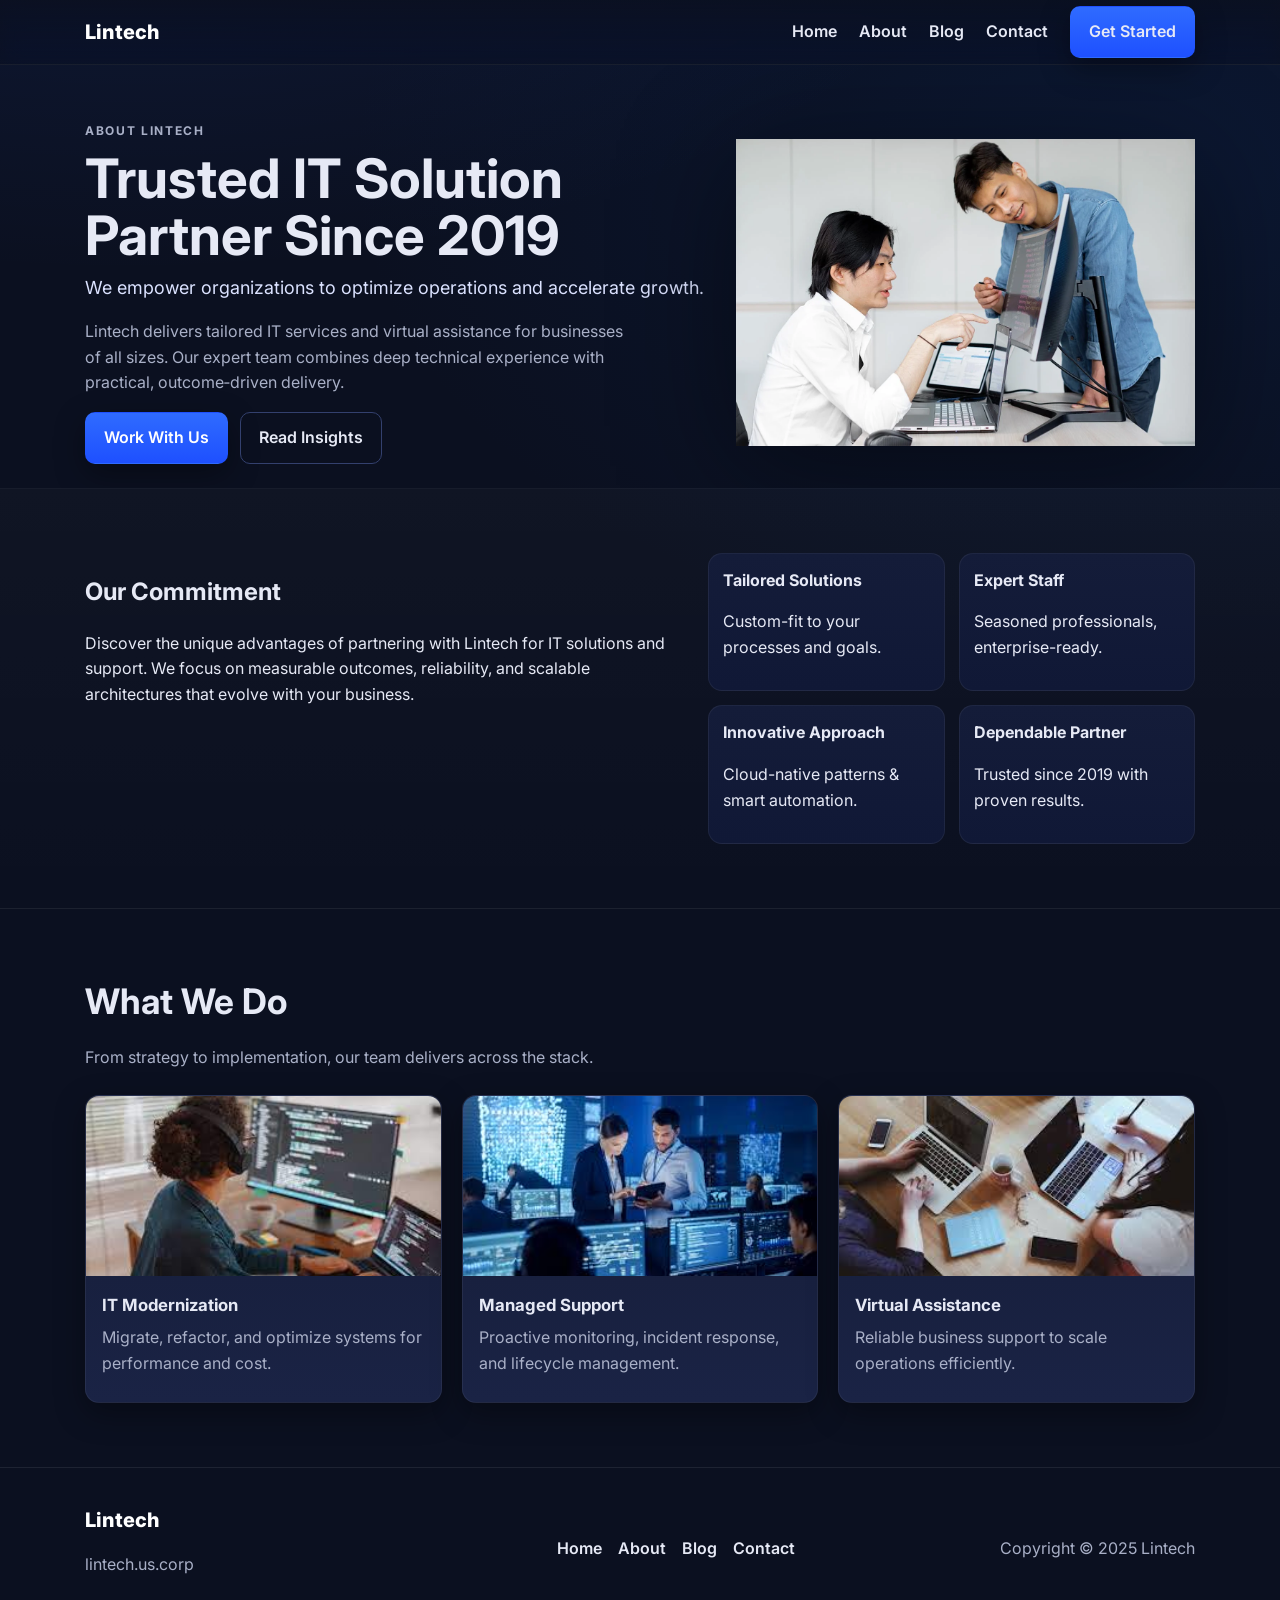
==== about.html @ ce6cd301 "push the existing lintech landing page" ====
<!DOCTYPE html>
<html lang="en">
<head>
  <meta charset="UTF-8" />
  <meta name="viewport" content="width=device-width, initial-scale=1.0" />
  <title>About — Lintech · IT Solutions & Virtual Assistance</title>
  <meta name="description" content="Learn about Lintech, your trusted partner for innovative IT solutions and virtual assistance since 2019." />
  <link rel="preconnect" href="https://fonts.googleapis.com">
  <link rel="preconnect" href="https://fonts.gstatic.com" crossorigin>
  <link href="https://fonts.googleapis.com/css2?family=Inter:wght@400;500;600;700;800&display=swap" rel="stylesheet">
  <link rel="stylesheet" href="assets/css/styles.css" />
  <link rel="icon" href="assets/img/favicon.svg" type="image/svg+xml" />
</head>
<body>
<header class="site-header">
  <div class="container nav">
    <a class="brand" href="index.html" aria-label="Lintech">Lintech</a>
    <nav class="nav-links" aria-label="Primary">
      <a href="index.html">Home</a>
      <a href="about.html">About</a>
      <a href="blog.html">Blog</a>
      <a href="index.html#contact">Contact</a>
      <a href="index.html#cta" class="btn btn-primary">Get Started</a>
    </nav>
    <button class="hamburger" id="hamburger" aria-label="Open Menu" aria-expanded="false">
      <span></span><span></span><span></span>
    </button>
  </div>
  <div class="mobile-menu" id="mobileMenu">
    <a href="index.html">Home</a>
    <a href="about.html">About</a>
    <a href="blog.html">Blog</a>
    <a href="index.html#contact">Contact</a>
    <a href="index.html#cta" class="btn btn-primary">Get Started</a>
  </div>
</header>

<section class="hero" style="padding:56px 0 24px;">
  <div class="container hero-grid">
    <div class="hero-copy">
      <p class="eyebrow">About Lintech</p>
      <h1>Trusted IT Solution Partner Since 2019</h1>
      <p class="subhead">We empower organizations to optimize operations and accelerate growth.</p>
      <p class="body">Lintech delivers tailored IT services and virtual assistance for businesses of all sizes. Our expert team combines deep technical experience with practical, outcome‑driven delivery.</p>
      <div class="cta-row">
        <a href="index.html#cta" class="btn btn-primary">Work With Us</a>
        <a href="blog.html" class="btn btn-ghost">Read Insights</a>
      </div>
    </div>
    <div class="hero-art" aria-hidden="true">
      <img src="assets/img/img-4.webp" alt="" />
    </div>
  </div>
</section>

<section class="section section-alt">
  <div class="container two-col">
    <div>
      <h2>Our Commitment</h2>
      <p>Discover the unique advantages of partnering with Lintech for IT solutions and support. We focus on measurable outcomes, reliability, and scalable architectures that evolve with your business.</p>
    </div>
    <ul class="features">
      <li><h4>Tailored Solutions</h4><p>Custom-fit to your processes and goals.</p></li>
      <li><h4>Expert Staff</h4><p>Seasoned professionals, enterprise-ready.</p></li>
      <li><h4>Innovative Approach</h4><p>Cloud-native patterns & smart automation.</p></li>
      <li><h4>Dependable Partner</h4><p>Trusted since 2019 with proven results.</p></li>
    </ul>
  </div>
</section>

<section class="section">
  <div class="container">
    <div class="section-head">
      <h2>What We Do</h2>
      <p class="muted">From strategy to implementation, our team delivers across the stack.</p>
    </div>
    <div class="grid cards-3">
      <article class="card"><img src="assets/img/img-4.jpg" alt=""><div class="card-body"><h3>IT Modernization</h3><p>Migrate, refactor, and optimize systems for performance and cost.</p></div></article>
      <article class="card"><img src="assets/img/img-6.jpg" alt=""><div class="card-body"><h3>Managed Support</h3><p>Proactive monitoring, incident response, and lifecycle management.</p></div></article>
      <article class="card"><img src="assets/img/img-7.jpg" alt=""><div class="card-body"><h3>Virtual Assistance</h3><p>Reliable business support to scale operations efficiently.</p></div></article>
    </div>
  </div>
</section>

<footer class="site-footer">
  <div class="container footer-grid">
    <div class="footer-brand">
      <a class="brand" href="index.html">Lintech</a>
      <p class="muted">lintech.us.corp</p>
    </div>
    <nav class="footer-links" aria-label="Footer">
      <a href="index.html">Home</a>
      <a href="about.html">About</a>
      <a href="blog.html">Blog</a>
      <a href="index.html#contact">Contact</a>
    </nav>
    <div class="footer-copy">
      <p>Copyright &copy; 2025 Lintech</p>
    </div>
  </div>
</footer>
<script src="assets/js/main.js"></script>
</body>
</html>
---- assets/css/styles.css ----
/* Lintech Landing Styles */
:root {
  --bg: #0B1020;
  --bg-2: #0f1630;
  --primary: #0f3d8a; /* dark blue */
  --primary-2: #0c2f6a;
  --accent: #2f6bff;
  --text: #e6e9f5;
  --muted: #a9b0c7;
  --card: #151c36;
  --card-2: #1a2345;
  --ring: rgba(47, 107, 255, .5);
  --radius: 14px;
  --shadow: 0 10px 30px rgba(0,0,0,.35);
}

* { box-sizing: border-box; }
html, body { margin: 0; padding: 0; }
body {
  font-family: 'Inter', system-ui, -apple-system, Segoe UI, Roboto, Arial, sans-serif;
  color: var(--text);
  background: radial-gradient(1000px 600px at 10% -20%, rgba(47,107,255,.15), transparent),
              radial-gradient(800px 500px at 90% 10%, rgba(12,47,106,.25), transparent),
              var(--bg);
  line-height: 1.6;
}

/* Utilities */
.container { max-width: 1150px; margin: 0 auto; padding: 0 20px; }
.btn {
  display: inline-flex; align-items: center; justify-content: center;
  padding: 12px 18px; border-radius: calc(var(--radius) - 4px);
  border: 1px solid transparent; text-decoration: none; font-weight: 600;
  transition: transform .15s ease, background .2s ease, color .2s ease, border-color .2s ease;
  cursor: pointer; color: var(--text);
}
.btn:hover { transform: translateY(-1px); }
.btn-primary { background: linear-gradient(180deg, var(--accent), #1e50ff); color: white; box-shadow: var(--shadow); }
.btn-primary:hover { filter: brightness(1.05); }
.btn-secondary { background: var(--primary-2); border-color: #2a3a70; }
.btn-ghost { background: transparent; border-color: #33406e; color: var(--text); }
.link { color: var(--accent); text-decoration: none; font-weight: 600; }
.link:hover { text-decoration: underline; }
.muted { color: var(--muted); }

/* Header */
.site-header {
  position: sticky; top: 0; z-index: 50;
  backdrop-filter: saturate(160%) blur(10px);
  background: linear-gradient(180deg, rgba(11,16,32,.9), rgba(11,16,32,.6));
  border-bottom: 1px solid rgba(255,255,255,.06);
}
.nav { display: flex; align-items: center; justify-content: space-between; height: 64px; }
.brand { font-weight: 800; letter-spacing: .2px; color: white; text-decoration: none; font-size: 1.25rem; }
.nav-links { display: flex; gap: 22px; align-items: center; }
.nav-links a { color: var(--text); text-decoration: none; font-weight: 600; }
.nav-links a:hover { color: white; }

.hamburger { display: none; background: transparent; border: 0; width: 40px; height: 40px; position: relative; }
.hamburger span { position: absolute; left: 8px; right: 8px; height: 2px; background: var(--text); transition: .2s ease; }
.hamburger span:nth-child(1){ top: 12px; } .hamburger span:nth-child(2){ top: 19px; } .hamburger span:nth-child(3){ top: 26px; }
.mobile-menu { display: none; flex-direction: column; padding: 10px 20px 20px; gap: 12px; background: var(--bg-2); border-bottom: 1px solid rgba(255,255,255,.08); }
.mobile-menu a { color: var(--text); text-decoration: none; font-weight: 600; }

/* Hero */
.hero { position: relative; padding: 72px 0 40px; overflow: clip; }
.hero-grid { display: grid; grid-template-columns: 1.15fr .85fr; gap: 30px; align-items: center; }
.eyebrow { color: var(--muted); font-weight: 700; text-transform: uppercase; letter-spacing: .14em; font-size: 12px; margin: 0 0 10px; }
.hero h1 { font-size: clamp(2.2rem, 4.5vw, 3.4rem); line-height: 1.05; margin: 0 0 10px; }
.subhead { font-size: 1.125rem; color: #dbe2ff; margin: 0 0 10px; }
.body { color: var(--muted); max-width: 55ch; }
.cta-row { display: flex; gap: 12px; margin-top: 14px; }
.hero-art { display: grid; place-items: center; }
.hero-art img { width: 100%; max-width: 520px; filter: drop-shadow(0 20px 60px rgba(0,0,0,.45)); }
.hero-shine { position: absolute; inset: auto 0 -25% 0; height: 400px; background: radial-gradient(50% 50% at 50% 0%, rgba(47,107,255,.18), transparent 70%); pointer-events: none; }

/* Sections */
.section { padding: 64px 0; }
.section-alt { background: linear-gradient(180deg, rgba(255,255,255,.02), transparent); border-top: 1px solid rgba(255,255,255,.05); border-bottom: 1px solid rgba(255,255,255,.05); }
.section-head { margin-bottom: 24px; }
.section-head h2 { margin: 0 0 6px; font-size: clamp(1.6rem, 2.8vw, 2.2rem); }
.grid { display: grid; gap: 20px; }
.cards-3 { grid-template-columns: repeat(3, 1fr); }
.card { background: linear-gradient(180deg, var(--card), var(--card-2)); border: 1px solid rgba(255,255,255,.06); border-radius: var(--radius); overflow: hidden; box-shadow: var(--shadow); display: flex; flex-direction: column; }
.card img { width: 100%; height: 180px; object-fit: cover; }
.card-body { padding: 16px; }
.card-body h3 { margin: 0 0 6px; font-size: 1.05rem; }
.card-body p { margin: 0 0 10px; color: var(--muted); }

.two-col { display: grid; gap: 28px; grid-template-columns: 1.1fr .9fr; align-items: start; }
.features { list-style: none; margin: 0; padding: 0; display: grid; gap: 14px; grid-template-columns: repeat(2, 1fr); }
.features li { padding: 14px; border-radius: var(--radius); background: linear-gradient(180deg, #141c39, #101836); border: 1px solid rgba(255,255,255,.06); }
.features h4 { margin: 0 0 6px; }

/* Subscribe */
.cta-subscribe .subscribe {
  display: grid; grid-template-columns: 1.1fr .9fr; align-items: center; gap: 24px;
  padding: 22px; border-radius: var(--radius);
  background: linear-gradient(180deg, #0f1630, #0e1a3a);
  border: 1px solid rgba(255,255,255,.08);
  box-shadow: var(--shadow);
}
.subscribe-form { display: flex; gap: 10px; }
.subscribe-form input {
  flex: 1; padding: 12px 14px; border-radius: calc(var(--radius) - 6px); border: 1px solid #2a3562; background: #0d1330; color: var(--text);
  outline: none; box-shadow: 0 0 0 0 var(--ring);
}
.subscribe-form input:focus { border-color: var(--accent); box-shadow: 0 0 0 4px var(--ring); }

/* Testimonials */
.testimonials { position: relative; min-height: 170px; }
.t-card { display: none; margin: 0; padding: 18px; background: linear-gradient(180deg, #111a39, #0e1732); border: 1px solid rgba(255,255,255,.08); border-radius: var(--radius); box-shadow: var(--shadow); }
.t-card.active { display: block; }
.t-card blockquote { margin: 0 0 8px; font-size: 1.05rem; }
.t-card figcaption { color: var(--muted); }
.t-controls { display: flex; gap: 10px; margin-top: 12px; }
.t-controls button {
  background: #101735; color: var(--text); border: 1px solid #2a3562; border-radius: 10px; padding: 10px 14px; cursor: pointer;
}
.t-controls button:hover { border-color: var(--accent); }

/* Final CTA */
.cta-final .cta-inner {
  text-align: center; padding: 40px; border-radius: var(--radius);
  background: linear-gradient(180deg, #0c2f6a, #0f3d8a);
  box-shadow: var(--shadow);
}
.cta-inner p { color: #e7ecff; }

/* Footer */
.site-footer { padding: 36px 0; border-top: 1px solid rgba(255,255,255,.08); }
.footer-grid { display: grid; grid-template-columns: 1.2fr .8fr 1fr; align-items: center; gap: 20px; }
.footer-links { display: flex; gap: 16px; justify-content: center; }
.footer-links a { color: var(--text); text-decoration: none; font-weight: 600; }
.footer-links a:hover { color: white; }
.footer-copy { text-align: right; color: var(--muted); }

/* Responsive */
@media (max-width: 980px) {
  .hero-grid, .two-col, .cta-subscribe .subscribe { grid-template-columns: 1fr; }
  .cards-3 { grid-template-columns: 1fr 1fr; }
  .footer-grid { grid-template-columns: 1fr; text-align: center; }
  .footer-copy { text-align: center; }
  .nav-links { display: none; }
  .hamburger { display: block; }
}
@media (max-width: 640px) {
  .cards-3 { grid-template-columns: 1fr; }
  .subscribe-form { flex-direction: column; }
  .subscribe-form button { width: 100%; }
}
/* Accessibility helpers */
.sr-only {
  position: absolute; width: 1px; height: 1px; padding: 0; margin: -1px; overflow: hidden;
  clip: rect(0,0,0,0); white-space: nowrap; border: 0;
}
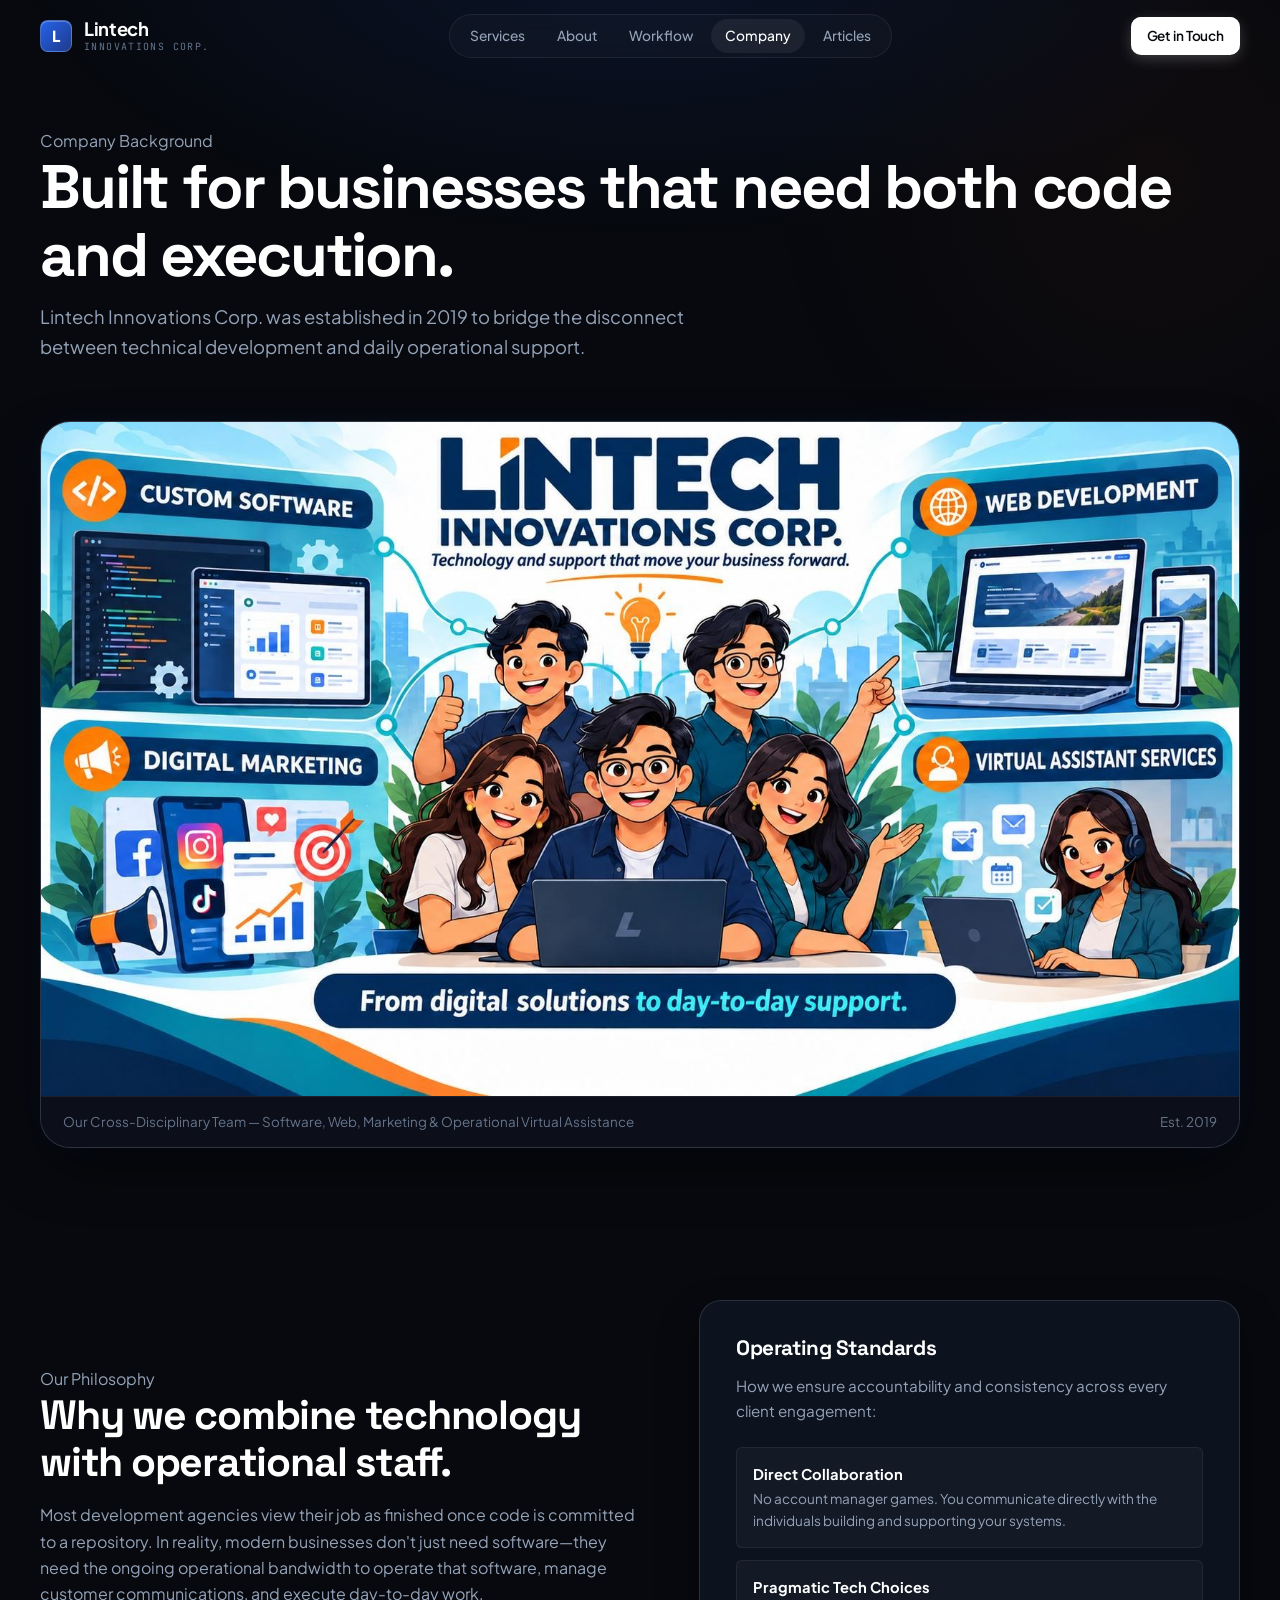
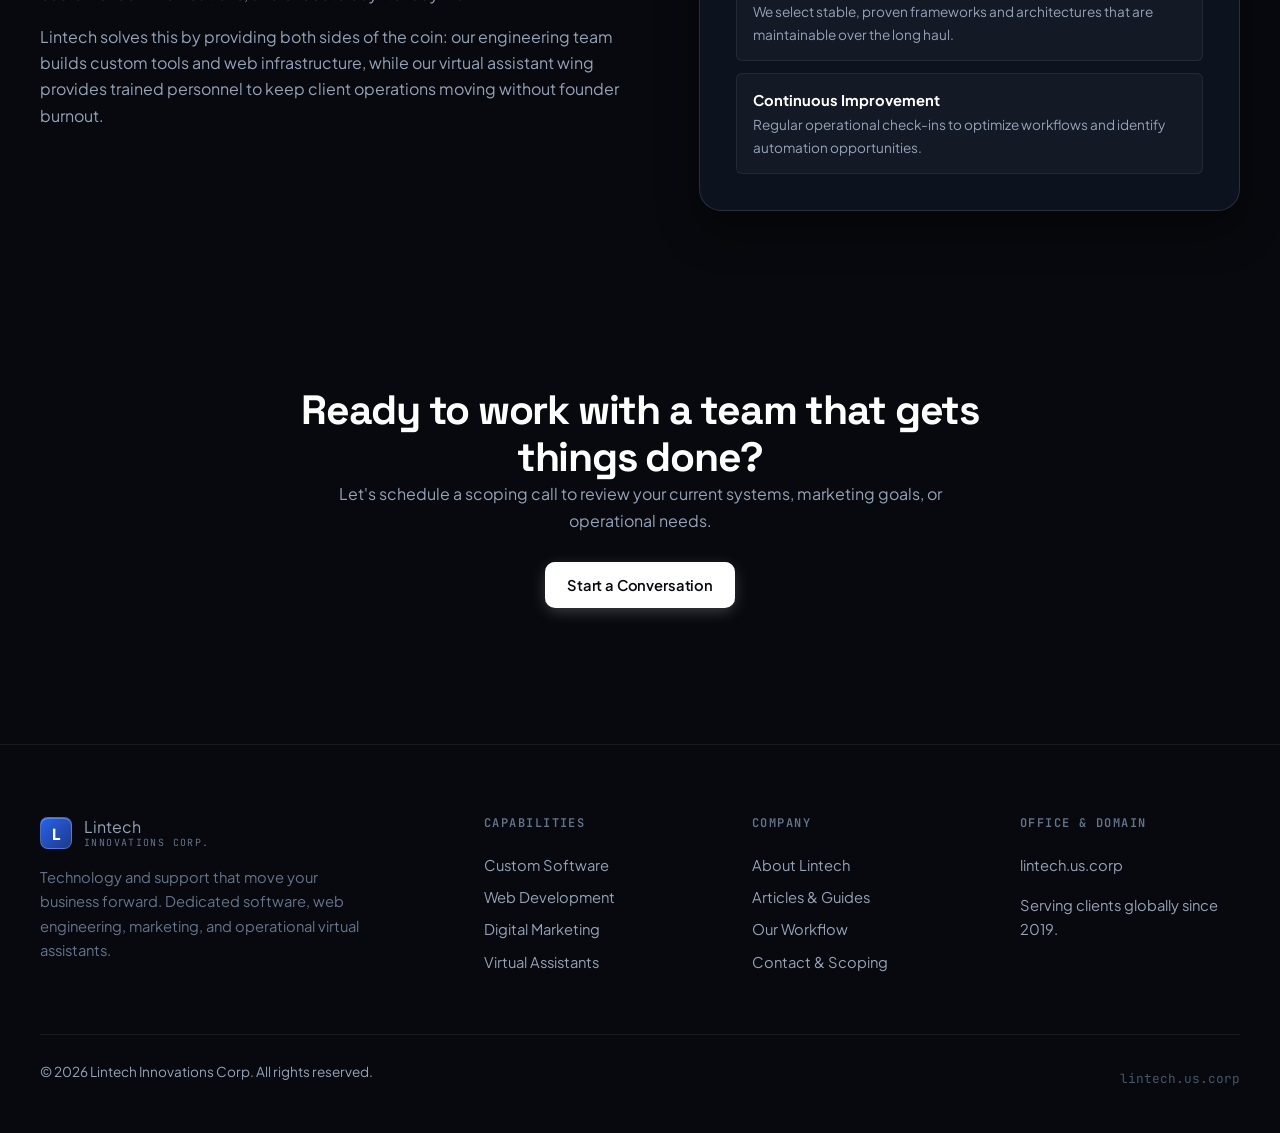
==== commit eaea3158: "update the ui v1" ====
--- a/about.html
+++ b/about.html
@@ -3,102 +3,152 @@
 <head>
   <meta charset="UTF-8" />
   <meta name="viewport" content="width=device-width, initial-scale=1.0" />
-  <title>About — Lintech · IT Solutions & Virtual Assistance</title>
-  <meta name="description" content="Learn about Lintech, your trusted partner for innovative IT solutions and virtual assistance since 2019." />
+  <title>About Lintech Innovations Corp. — Company &amp; Philosophy</title>
+  <meta name="description" content="Lintech Innovations Corp. is a technology and operational support studio founded in 2019, specializing in custom software, web engineering, digital marketing, and dedicated virtual assistants." />
+  <meta name="theme-color" content="#090d16" />
   <link rel="preconnect" href="https://fonts.googleapis.com">
   <link rel="preconnect" href="https://fonts.gstatic.com" crossorigin>
-  <link href="https://fonts.googleapis.com/css2?family=Inter:wght@400;500;600;700;800&display=swap" rel="stylesheet">
+  <link href="https://fonts.googleapis.com/css2?family=Inter:wght@400;500;600;700&family=Space+Grotesk:wght@500;600;700&family=JetBrains+Mono:wght@400;500&display=swap" rel="stylesheet">
   <link rel="stylesheet" href="assets/css/styles.css" />
   <link rel="icon" href="assets/img/favicon.svg" type="image/svg+xml" />
 </head>
 <body>
-<header class="site-header">
-  <div class="container nav">
-    <a class="brand" href="index.html" aria-label="Lintech">Lintech</a>
-    <nav class="nav-links" aria-label="Primary">
-      <a href="index.html">Home</a>
-      <a href="about.html">About</a>
-      <a href="blog.html">Blog</a>
-      <a href="index.html#contact">Contact</a>
-      <a href="index.html#cta" class="btn btn-primary">Get Started</a>
-    </nav>
-    <button class="hamburger" id="hamburger" aria-label="Open Menu" aria-expanded="false">
-      <span></span><span></span><span></span>
-    </button>
-  </div>
-  <div class="mobile-menu" id="mobileMenu">
-    <a href="index.html">Home</a>
-    <a href="about.html">About</a>
-    <a href="blog.html">Blog</a>
-    <a href="index.html#contact">Contact</a>
-    <a href="index.html#cta" class="btn btn-primary">Get Started</a>
-  </div>
-</header>
+  <div class="bg-ambient" aria-hidden="true"></div>
 
-<section class="hero" style="padding:56px 0 24px;">
-  <div class="container hero-grid">
-    <div class="hero-copy">
-      <p class="eyebrow">About Lintech</p>
-      <h1>Trusted IT Solution Partner Since 2019</h1>
-      <p class="subhead">We empower organizations to optimize operations and accelerate growth.</p>
-      <p class="body">Lintech delivers tailored IT services and virtual assistance for businesses of all sizes. Our expert team combines deep technical experience with practical, outcome‑driven delivery.</p>
-      <div class="cta-row">
-        <a href="index.html#cta" class="btn btn-primary">Work With Us</a>
-        <a href="blog.html" class="btn btn-ghost">Read Insights</a>
+  <header class="site-header">
+    <div class="container nav">
+      <a class="brand" href="index.html" aria-label="Lintech Innovations Corp. Home">
+        <span class="brand-mark">L</span>
+        <div class="brand-text">
+          <strong>Lintech</strong>
+          <small>Innovations Corp.</small>
+        </div>
+      </a>
+      <nav class="nav-links" aria-label="Primary navigation">
+        <a href="index.html#services">Services</a>
+        <a href="index.html#about">About</a>
+        <a href="index.html#process">Workflow</a>
+        <a href="about.html" class="active">Company</a>
+        <a href="blog.html">Articles</a>
+      </nav>
+      <div class="nav-cta">
+        <a href="index.html#contact" class="btn btn-primary btn-sm">Get in Touch</a>
+        <button class="hamburger" id="hamburger" aria-label="Toggle navigation menu" aria-expanded="false" aria-controls="mobileMenu">
+          <span></span><span></span><span></span>
+        </button>
       </div>
     </div>
-    <div class="hero-art" aria-hidden="true">
-      <img src="assets/img/img-4.webp" alt="" />
+    <div class="mobile-menu" id="mobileMenu">
+      <a href="index.html#services">Services</a>
+      <a href="index.html#about">About</a>
+      <a href="index.html#process">Workflow</a>
+      <a href="about.html">Company</a>
+      <a href="blog.html">Articles</a>
+      <a href="index.html#contact" class="btn btn-primary btn-sm" style="margin-top: 8px;">Get in Touch</a>
     </div>
-  </div>
-</section>
+  </header>
 
-<section class="section section-alt">
-  <div class="container two-col">
-    <div>
-      <h2>Our Commitment</h2>
-      <p>Discover the unique advantages of partnering with Lintech for IT solutions and support. We focus on measurable outcomes, reliability, and scalable architectures that evolve with your business.</p>
+  <main>
+    <section class="page-header">
+      <div class="container">
+        <div class="tag"><span>Company Background</span></div>
+        <h1>Built for businesses that need both code and execution.</h1>
+        <p class="lead">Lintech Innovations Corp. was established in 2019 to bridge the disconnect between technical development and daily operational support.</p>
+      </div>
+    </section>
+
+    <!-- Clean Banner Feature -->
+    <section style="padding-bottom: 48px;">
+      <div class="container">
+        <div class="hero-banner-container">
+          <img src="assets/img/lintech-banner.jpg"
+               alt="Lintech Innovations Corp. team offering custom software, web development, digital marketing, and virtual assistant services"
+               width="1160" height="652" />
+          <div class="hero-banner-caption">
+            <span>Our Cross-Disciplinary Team &mdash; Software, Web, Marketing &amp; Operational Virtual Assistance</span>
+            <span>Est. 2019</span>
+          </div>
+        </div>
+      </div>
+    </section>
+
+    <section class="section" style="border-top: 1px solid var(--border);">
+      <div class="container about-split">
+        <div class="about-text">
+          <div class="tag"><span>Our Philosophy</span></div>
+          <h2>Why we combine technology with operational staff.</h2>
+          <p>Most development agencies view their job as finished once code is committed to a repository. In reality, modern businesses don't just need software—they need the ongoing operational bandwidth to operate that software, manage customer communications, and execute day-to-day work.</p>
+          <p>Lintech solves this by providing both sides of the coin: our engineering team builds custom tools and web infrastructure, while our virtual assistant wing provides trained personnel to keep client operations moving without founder burnout.</p>
+        </div>
+
+        <div class="about-card-box">
+          <h3>Operating Standards</h3>
+          <p>How we ensure accountability and consistency across every client engagement:</p>
+          <div class="focus-list" style="grid-template-columns: 1fr;">
+            <div class="focus-item">
+              <strong>Direct Collaboration</strong>
+              <span>No account manager games. You communicate directly with the individuals building and supporting your systems.</span>
+            </div>
+            <div class="focus-item">
+              <strong>Pragmatic Tech Choices</strong>
+              <span>We select stable, proven frameworks and architectures that are maintainable over the long haul.</span>
+            </div>
+            <div class="focus-item">
+              <strong>Continuous Improvement</strong>
+              <span>Regular operational check-ins to optimize workflows and identify automation opportunities.</span>
+            </div>
+          </div>
+        </div>
+      </div>
+    </section>
+
+    <!-- Action Prompt -->
+    <section class="section" style="border-top: 1px solid var(--border); padding: 72px 0;">
+      <div class="container" style="text-align: center; max-width: 680px;">
+        <h2>Ready to work with a team that gets things done?</h2>
+        <p style="margin-bottom: 28px;">Let's schedule a scoping call to review your current systems, marketing goals, or operational needs.</p>
+        <a href="index.html#contact" class="btn btn-primary">Start a Conversation</a>
+      </div>
+    </section>
+  </main>
+
+  <footer class="site-footer">
+    <div class="container">
+      <div class="footer-grid">
+        <div class="footer-brand">
+          <a class="brand" href="index.html">
+            <span class="brand-mark">L</span>
+            <span class="brand-text">Lintech<small>Innovations Corp.</small></span>
+          </a>
+          <p>Technology and support that move your business forward. Dedicated software, web engineering, marketing, and operational virtual assistants.</p>
+        </div>
+        <div class="footer-col">
+          <h4>Capabilities</h4>
+          <a href="index.html#software">Custom Software</a>
+          <a href="index.html#web">Web Development</a>
+          <a href="index.html#marketing">Digital Marketing</a>
+          <a href="index.html#va">Virtual Assistants</a>
+        </div>
+        <div class="footer-col">
+          <h4>Company</h4>
+          <a href="about.html">About Lintech</a>
+          <a href="blog.html">Articles &amp; Guides</a>
+          <a href="index.html#process">Our Workflow</a>
+          <a href="index.html#contact">Contact &amp; Scoping</a>
+        </div>
+        <div class="footer-col">
+          <h4>Office &amp; Domain</h4>
+          <span>lintech.us.corp</span>
+          <span style="color: var(--text-faint); margin-top: 8px;">Serving clients globally since 2019.</span>
+        </div>
+      </div>
+      <div class="footer-bottom">
+        <p>&copy; <span id="copyrightYear">2026</span> Lintech Innovations Corp. All rights reserved.</p>
+        <span style="font-family: var(--font-mono); font-size: 0.8rem; color: var(--text-faint);">lintech.us.corp</span>
+      </div>
     </div>
-    <ul class="features">
-      <li><h4>Tailored Solutions</h4><p>Custom-fit to your processes and goals.</p></li>
-      <li><h4>Expert Staff</h4><p>Seasoned professionals, enterprise-ready.</p></li>
-      <li><h4>Innovative Approach</h4><p>Cloud-native patterns & smart automation.</p></li>
-      <li><h4>Dependable Partner</h4><p>Trusted since 2019 with proven results.</p></li>
-    </ul>
-  </div>
-</section>
+  </footer>
 
-<section class="section">
-  <div class="container">
-    <div class="section-head">
-      <h2>What We Do</h2>
-      <p class="muted">From strategy to implementation, our team delivers across the stack.</p>
-    </div>
-    <div class="grid cards-3">
-      <article class="card"><img src="assets/img/img-4.jpg" alt=""><div class="card-body"><h3>IT Modernization</h3><p>Migrate, refactor, and optimize systems for performance and cost.</p></div></article>
-      <article class="card"><img src="assets/img/img-6.jpg" alt=""><div class="card-body"><h3>Managed Support</h3><p>Proactive monitoring, incident response, and lifecycle management.</p></div></article>
-      <article class="card"><img src="assets/img/img-7.jpg" alt=""><div class="card-body"><h3>Virtual Assistance</h3><p>Reliable business support to scale operations efficiently.</p></div></article>
-    </div>
-  </div>
-</section>
-
-<footer class="site-footer">
-  <div class="container footer-grid">
-    <div class="footer-brand">
-      <a class="brand" href="index.html">Lintech</a>
-      <p class="muted">lintech.us.corp</p>
-    </div>
-    <nav class="footer-links" aria-label="Footer">
-      <a href="index.html">Home</a>
-      <a href="about.html">About</a>
-      <a href="blog.html">Blog</a>
-      <a href="index.html#contact">Contact</a>
-    </nav>
-    <div class="footer-copy">
-      <p>Copyright &copy; 2025 Lintech</p>
-    </div>
-  </div>
-</footer>
-<script src="assets/js/main.js"></script>
+  <script src="assets/js/main.js"></script>
 </body>
 </html>
--- a/assets/css/styles.css
+++ b/assets/css/styles.css
@@ -1,156 +1,1418 @@
-/* Lintech Landing Styles */
+/* =========================================================
+   Lintech Innovations Corp. — High-Craft Design System
+   Modern, Clean, Architectural Studio UI. Zero AI slop.
+   ========================================================= */
+
+@import url('https://fonts.googleapis.com/css2?family=Plus+Jakarta+Sans:wght@300;400;500;600;700;800&family=Space+Grotesk:wght@500;600;700&family=JetBrains+Mono:wght@400;500;600&display=swap');
+
 :root {
-  --bg: #0B1020;
-  --bg-2: #0f1630;
-  --primary: #0f3d8a; /* dark blue */
-  --primary-2: #0c2f6a;
-  --accent: #2f6bff;
-  --text: #e6e9f5;
-  --muted: #a9b0c7;
-  --card: #151c36;
-  --card-2: #1a2345;
-  --ring: rgba(47, 107, 255, .5);
-  --radius: 14px;
-  --shadow: 0 10px 30px rgba(0,0,0,.35);
-}
-
-* { box-sizing: border-box; }
-html, body { margin: 0; padding: 0; }
+  /* Slate & Obsidian Depths */
+  --bg-deep: #07090e;
+  --bg-base: #0b0f17;
+  --bg-elevated: #111726;
+  --bg-card: rgba(17, 24, 39, 0.7);
+  --bg-card-hover: rgba(26, 36, 56, 0.85);
+
+  /* Hairline Borders & Glass */
+  --surface-glass: rgba(255, 255, 255, 0.035);
+  --border-subtle: rgba(255, 255, 255, 0.07);
+  --border-hairline: rgba(255, 255, 255, 0.12);
+  --border-active: rgba(255, 255, 255, 0.25);
+
+  /* Typography Colors */
+  --text-primary: #ffffff;
+  --text-secondary: #94a3b8;
+  --text-tertiary: #64748b;
+  --text-muted: #475569;
+
+  /* Brand Accents (Grounded in Lintech Banner Identity) */
+  --brand-blue: #2563eb;
+  --brand-cyan: #06b6d4;
+  --brand-orange: #ea580c;
+  --brand-amber: #f59e0b;
+  --brand-green: #10b981;
+
+  --grad-text: linear-gradient(135deg, #ffffff 0%, #cbd5e1 50%, #94a3b8 100%);
+  --grad-accent: linear-gradient(135deg, #38bdf8 0%, #2563eb 100%);
+  --grad-warm: linear-gradient(135deg, #f97316 0%, #ea580c 100%);
+
+  /* Typography Stacks */
+  --font-sans: "Plus Jakarta Sans", -apple-system, BlinkMacSystemFont, "Segoe UI", Roboto, sans-serif;
+  --font-display: "Space Grotesk", var(--font-sans);
+  --font-mono: "JetBrains Mono", ui-monospace, Menlo, monospace;
+
+  /* Layout Standards */
+  --radius-xs: 6px;
+  --radius-sm: 10px;
+  --radius-md: 16px;
+  --radius-lg: 22px;
+  --radius-xl: 30px;
+  --container-width: 1200px;
+  --nav-height: 72px;
+
+  --ease-spring: cubic-bezier(0.16, 1, 0.3, 1);
+  --ease-smooth: cubic-bezier(0.4, 0, 0.2, 1);
+}
+
+/* ---------- Global Reset & Polish ---------- */
+*, *::before, *::after {
+  box-sizing: border-box;
+  margin: 0;
+  padding: 0;
+}
+
+html {
+  scroll-behavior: smooth;
+  scroll-padding-top: calc(var(--nav-height) + 20px);
+  color-scheme: dark;
+}
+
 body {
-  font-family: 'Inter', system-ui, -apple-system, Segoe UI, Roboto, Arial, sans-serif;
-  color: var(--text);
-  background: radial-gradient(1000px 600px at 10% -20%, rgba(47,107,255,.15), transparent),
-              radial-gradient(800px 500px at 90% 10%, rgba(12,47,106,.25), transparent),
-              var(--bg);
+  font-family: var(--font-sans);
+  font-size: 16px;
+  line-height: 1.65;
+  color: var(--text-secondary);
+  background-color: var(--bg-deep);
+  -webkit-font-smoothing: antialiased;
+  -moz-osx-font-smoothing: grayscale;
+  overflow-x: hidden;
+  position: relative;
+}
+
+/* Ambient Deep Illumination */
+.bg-ambient {
+  position: fixed;
+  inset: 0;
+  pointer-events: none;
+  z-index: -1;
+  background:
+    radial-gradient(ellipse 70% 45% at 50% -5%, rgba(37, 99, 235, 0.12), transparent 70%),
+    radial-gradient(circle 600px at 90% 20%, rgba(234, 88, 12, 0.04), transparent 65%);
+}
+
+.container {
+  width: min(100% - 48px, var(--container-width));
+  margin-inline: auto;
+}
+
+img {
+  max-width: 100%;
+  height: auto;
+  display: block;
+}
+
+a {
+  color: inherit;
+  text-decoration: none;
+  transition: all 0.2s ease;
+}
+
+button {
+  font: inherit;
+  cursor: pointer;
+  border: none;
+  background: none;
+}
+
+::selection {
+  background: rgba(37, 99, 235, 0.35);
+  color: #ffffff;
+}
+
+/* ---------- Typography ---------- */
+h1, h2, h3, h4, h5, h6 {
+  font-family: var(--font-display);
+  color: var(--text-primary);
+  line-height: 1.15;
+  letter-spacing: -0.025em;
+  font-weight: 700;
+}
+
+h1 {
+  font-size: clamp(2.4rem, 4.8vw, 4rem);
+  letter-spacing: -0.035em;
+  line-height: 1.1;
+}
+
+h2 {
+  font-size: clamp(1.85rem, 3.2vw, 2.7rem);
+  letter-spacing: -0.03em;
+  line-height: 1.15;
+}
+
+h3 {
+  font-size: 1.3rem;
+  letter-spacing: -0.02em;
+}
+
+p {
+  color: var(--text-secondary);
+  margin-bottom: 1em;
+}
+
+/* Refined Pill Badge */
+.tag-badge {
+  display: inline-flex;
+  align-items: center;
+  gap: 8px;
+  padding: 5px 14px;
+  border-radius: 999px;
+  background: rgba(255, 255, 255, 0.04);
+  border: 1px solid var(--border-hairline);
+  font-family: var(--font-mono);
+  font-size: 0.74rem;
+  letter-spacing: 0.08em;
+  text-transform: uppercase;
+  color: #cbd5e1;
+  box-shadow: inset 0 1px 0 rgba(255, 255, 255, 0.08);
+  margin-bottom: 22px;
+}
+.tag-badge .badge-dot {
+  width: 6px;
+  height: 6px;
+  border-radius: 50%;
+  background: var(--brand-orange);
+  box-shadow: 0 0 8px rgba(234, 88, 12, 0.6);
+}
+
+/* ---------- Buttons & Actions ---------- */
+.btn {
+  display: inline-flex;
+  align-items: center;
+  justify-content: center;
+  gap: 10px;
+  height: 46px;
+  padding: 0 22px;
+  border-radius: var(--radius-sm);
+  font-size: 0.92rem;
+  font-weight: 600;
+  letter-spacing: -0.01em;
+  transition: all 0.25s var(--ease-spring);
+  white-space: nowrap;
+}
+.btn-primary {
+  background: #ffffff;
+  color: #07090e;
+  box-shadow: 0 4px 16px -2px rgba(255, 255, 255, 0.25), inset 0 1px 0 rgba(255, 255, 255, 0.8);
+}
+.btn-primary:hover {
+  background: #f1f5f9;
+  transform: translateY(-2px);
+  box-shadow: 0 8px 24px -2px rgba(255, 255, 255, 0.45);
+}
+.btn-secondary {
+  background: var(--surface-glass);
+  color: #ffffff;
+  border: 1px solid var(--border-hairline);
+  backdrop-filter: blur(12px);
+}
+.btn-secondary:hover {
+  background: rgba(255, 255, 255, 0.07);
+  border-color: rgba(255, 255, 255, 0.25);
+  transform: translateY(-2px);
+}
+.btn-sm {
+  height: 38px;
+  padding: 0 16px;
+  font-size: 0.85rem;
+}
+
+.link-inline {
+  display: inline-flex;
+  align-items: center;
+  gap: 6px;
+  color: #ffffff;
+  font-weight: 600;
+  font-size: 0.92rem;
+  transition: color 0.2s ease;
+}
+.link-inline svg {
+  width: 16px;
+  height: 16px;
+  transition: transform 0.2s var(--ease-spring);
+}
+.link-inline:hover {
+  color: var(--brand-orange);
+}
+.link-inline:hover svg {
+  transform: translateX(4px);
+}
+
+/* ---------- Header Navigation ---------- */
+.site-header {
+  position: fixed;
+  top: 0;
+  left: 0;
+  right: 0;
+  z-index: 100;
+  height: var(--nav-height);
+  transition: all 0.3s var(--ease-smooth);
+}
+.site-header.scrolled {
+  background: rgba(7, 9, 14, 0.82);
+  backdrop-filter: blur(18px) saturate(160%);
+  -webkit-backdrop-filter: blur(18px) saturate(160%);
+  border-bottom: 1px solid var(--border-subtle);
+}
+
+.nav {
+  height: 100%;
+  display: flex;
+  align-items: center;
+  justify-content: space-between;
+  gap: 24px;
+}
+
+.brand {
+  display: inline-flex;
+  align-items: center;
+  gap: 12px;
+}
+.brand-mark {
+  width: 32px;
+  height: 32px;
+  border-radius: 8px;
+  background: linear-gradient(135deg, var(--brand-blue), #1e3a8a);
+  border: 1px solid rgba(255, 255, 255, 0.2);
+  display: grid;
+  place-items: center;
+  color: #ffffff;
+  font-weight: 800;
+  font-size: 0.95rem;
+  box-shadow: inset 0 1px 0 rgba(255, 255, 255, 0.25);
+}
+.brand-text {
+  display: flex;
+  flex-direction: column;
+  line-height: 1;
+}
+.brand-text strong {
+  font-size: 1.15rem;
+  font-weight: 700;
+  letter-spacing: -0.02em;
+  color: #ffffff;
+}
+.brand-text small {
+  font-family: var(--font-mono);
+  font-size: 0.62rem;
+  letter-spacing: 0.14em;
+  text-transform: uppercase;
+  color: var(--text-tertiary);
+  margin-top: 3px;
+}
+
+.nav-links {
+  display: flex;
+  align-items: center;
+  gap: 4px;
+  padding: 4px 6px;
+  border-radius: 999px;
+  background: rgba(255, 255, 255, 0.025);
+  border: 1px solid var(--border-subtle);
+  backdrop-filter: blur(10px);
+}
+.nav-links a {
+  padding: 6px 14px;
+  border-radius: 999px;
+  font-size: 0.86rem;
+  font-weight: 500;
+  color: var(--text-secondary);
+  transition: all 0.2s ease;
+}
+.nav-links a:hover, .nav-links a.active {
+  color: #ffffff;
+  background: rgba(255, 255, 255, 0.06);
+}
+
+.nav-cta {
+  display: flex;
+  align-items: center;
+  gap: 12px;
+}
+
+.hamburger {
+  display: none;
+  width: 38px;
+  height: 38px;
+  border-radius: var(--radius-xs);
+  border: 1px solid var(--border-subtle);
+  background: rgba(255, 255, 255, 0.03);
+  position: relative;
+}
+.hamburger span {
+  position: absolute;
+  left: 9px;
+  right: 9px;
+  height: 1.5px;
+  background: #ffffff;
+  border-radius: 2px;
+  transition: transform 0.25s, opacity 0.2s;
+}
+.hamburger span:nth-child(1) { top: 13px; }
+.hamburger span:nth-child(2) { top: 18px; }
+.hamburger span:nth-child(3) { top: 23px; }
+.hamburger[aria-expanded="true"] span:nth-child(1) { transform: translateY(5px) rotate(45deg); }
+.hamburger[aria-expanded="true"] span:nth-child(2) { opacity: 0; }
+.hamburger[aria-expanded="true"] span:nth-child(3) { transform: translateY(-5px) rotate(-45deg); }
+
+.mobile-menu {
+  position: fixed;
+  top: var(--nav-height);
+  left: 16px;
+  right: 16px;
+  background: rgba(17, 23, 38, 0.95);
+  border: 1px solid var(--border-hairline);
+  border-radius: var(--radius-md);
+  padding: 16px;
+  display: flex;
+  flex-direction: column;
+  gap: 6px;
+  box-shadow: 0 20px 40px rgba(0, 0, 0, 0.5);
+  backdrop-filter: blur(20px);
+  opacity: 0;
+  transform: translateY(-8px);
+  pointer-events: none;
+  transition: opacity 0.25s, transform 0.25s var(--ease-spring);
+  z-index: 99;
+}
+.mobile-menu.open {
+  opacity: 1;
+  transform: none;
+  pointer-events: auto;
+}
+.mobile-menu a {
+  padding: 10px 12px;
+  border-radius: var(--radius-xs);
+  color: var(--text-secondary);
+  font-size: 0.95rem;
+}
+.mobile-menu a:hover {
+  color: #ffffff;
+  background: rgba(255, 255, 255, 0.05);
+}
+
+/* ---------- Hero Section ---------- */
+.hero {
+  padding: calc(var(--nav-height) + 64px) 0 80px;
+  position: relative;
+}
+.hero-content {
+  max-width: 820px;
+  margin-bottom: 52px;
+}
+.hero h1 {
+  margin-bottom: 20px;
+}
+.hero h1 .text-highlight {
+  background: linear-gradient(135deg, #ffffff 30%, #38bdf8 100%);
+  -webkit-background-clip: text;
+  background-clip: text;
+  color: transparent;
+}
+.hero .lead {
+  font-size: clamp(1.08rem, 1.8vw, 1.25rem);
   line-height: 1.6;
-}
-
-/* Utilities */
-.container { max-width: 1150px; margin: 0 auto; padding: 0 20px; }
-.btn {
-  display: inline-flex; align-items: center; justify-content: center;
-  padding: 12px 18px; border-radius: calc(var(--radius) - 4px);
-  border: 1px solid transparent; text-decoration: none; font-weight: 600;
-  transition: transform .15s ease, background .2s ease, color .2s ease, border-color .2s ease;
-  cursor: pointer; color: var(--text);
-}
-.btn:hover { transform: translateY(-1px); }
-.btn-primary { background: linear-gradient(180deg, var(--accent), #1e50ff); color: white; box-shadow: var(--shadow); }
-.btn-primary:hover { filter: brightness(1.05); }
-.btn-secondary { background: var(--primary-2); border-color: #2a3a70; }
-.btn-ghost { background: transparent; border-color: #33406e; color: var(--text); }
-.link { color: var(--accent); text-decoration: none; font-weight: 600; }
-.link:hover { text-decoration: underline; }
-.muted { color: var(--muted); }
-
-/* Header */
-.site-header {
-  position: sticky; top: 0; z-index: 50;
-  backdrop-filter: saturate(160%) blur(10px);
-  background: linear-gradient(180deg, rgba(11,16,32,.9), rgba(11,16,32,.6));
-  border-bottom: 1px solid rgba(255,255,255,.06);
-}
-.nav { display: flex; align-items: center; justify-content: space-between; height: 64px; }
-.brand { font-weight: 800; letter-spacing: .2px; color: white; text-decoration: none; font-size: 1.25rem; }
-.nav-links { display: flex; gap: 22px; align-items: center; }
-.nav-links a { color: var(--text); text-decoration: none; font-weight: 600; }
-.nav-links a:hover { color: white; }
-
-.hamburger { display: none; background: transparent; border: 0; width: 40px; height: 40px; position: relative; }
-.hamburger span { position: absolute; left: 8px; right: 8px; height: 2px; background: var(--text); transition: .2s ease; }
-.hamburger span:nth-child(1){ top: 12px; } .hamburger span:nth-child(2){ top: 19px; } .hamburger span:nth-child(3){ top: 26px; }
-.mobile-menu { display: none; flex-direction: column; padding: 10px 20px 20px; gap: 12px; background: var(--bg-2); border-bottom: 1px solid rgba(255,255,255,.08); }
-.mobile-menu a { color: var(--text); text-decoration: none; font-weight: 600; }
-
-/* Hero */
-.hero { position: relative; padding: 72px 0 40px; overflow: clip; }
-.hero-grid { display: grid; grid-template-columns: 1.15fr .85fr; gap: 30px; align-items: center; }
-.eyebrow { color: var(--muted); font-weight: 700; text-transform: uppercase; letter-spacing: .14em; font-size: 12px; margin: 0 0 10px; }
-.hero h1 { font-size: clamp(2.2rem, 4.5vw, 3.4rem); line-height: 1.05; margin: 0 0 10px; }
-.subhead { font-size: 1.125rem; color: #dbe2ff; margin: 0 0 10px; }
-.body { color: var(--muted); max-width: 55ch; }
-.cta-row { display: flex; gap: 12px; margin-top: 14px; }
-.hero-art { display: grid; place-items: center; }
-.hero-art img { width: 100%; max-width: 520px; filter: drop-shadow(0 20px 60px rgba(0,0,0,.45)); }
-.hero-shine { position: absolute; inset: auto 0 -25% 0; height: 400px; background: radial-gradient(50% 50% at 50% 0%, rgba(47,107,255,.18), transparent 70%); pointer-events: none; }
-
-/* Sections */
-.section { padding: 64px 0; }
-.section-alt { background: linear-gradient(180deg, rgba(255,255,255,.02), transparent); border-top: 1px solid rgba(255,255,255,.05); border-bottom: 1px solid rgba(255,255,255,.05); }
-.section-head { margin-bottom: 24px; }
-.section-head h2 { margin: 0 0 6px; font-size: clamp(1.6rem, 2.8vw, 2.2rem); }
-.grid { display: grid; gap: 20px; }
-.cards-3 { grid-template-columns: repeat(3, 1fr); }
-.card { background: linear-gradient(180deg, var(--card), var(--card-2)); border: 1px solid rgba(255,255,255,.06); border-radius: var(--radius); overflow: hidden; box-shadow: var(--shadow); display: flex; flex-direction: column; }
-.card img { width: 100%; height: 180px; object-fit: cover; }
-.card-body { padding: 16px; }
-.card-body h3 { margin: 0 0 6px; font-size: 1.05rem; }
-.card-body p { margin: 0 0 10px; color: var(--muted); }
-
-.two-col { display: grid; gap: 28px; grid-template-columns: 1.1fr .9fr; align-items: start; }
-.features { list-style: none; margin: 0; padding: 0; display: grid; gap: 14px; grid-template-columns: repeat(2, 1fr); }
-.features li { padding: 14px; border-radius: var(--radius); background: linear-gradient(180deg, #141c39, #101836); border: 1px solid rgba(255,255,255,.06); }
-.features h4 { margin: 0 0 6px; }
-
-/* Subscribe */
-.cta-subscribe .subscribe {
-  display: grid; grid-template-columns: 1.1fr .9fr; align-items: center; gap: 24px;
-  padding: 22px; border-radius: var(--radius);
-  background: linear-gradient(180deg, #0f1630, #0e1a3a);
-  border: 1px solid rgba(255,255,255,.08);
-  box-shadow: var(--shadow);
-}
-.subscribe-form { display: flex; gap: 10px; }
-.subscribe-form input {
-  flex: 1; padding: 12px 14px; border-radius: calc(var(--radius) - 6px); border: 1px solid #2a3562; background: #0d1330; color: var(--text);
-  outline: none; box-shadow: 0 0 0 0 var(--ring);
-}
-.subscribe-form input:focus { border-color: var(--accent); box-shadow: 0 0 0 4px var(--ring); }
-
-/* Testimonials */
-.testimonials { position: relative; min-height: 170px; }
-.t-card { display: none; margin: 0; padding: 18px; background: linear-gradient(180deg, #111a39, #0e1732); border: 1px solid rgba(255,255,255,.08); border-radius: var(--radius); box-shadow: var(--shadow); }
-.t-card.active { display: block; }
-.t-card blockquote { margin: 0 0 8px; font-size: 1.05rem; }
-.t-card figcaption { color: var(--muted); }
-.t-controls { display: flex; gap: 10px; margin-top: 12px; }
-.t-controls button {
-  background: #101735; color: var(--text); border: 1px solid #2a3562; border-radius: 10px; padding: 10px 14px; cursor: pointer;
-}
-.t-controls button:hover { border-color: var(--accent); }
-
-/* Final CTA */
-.cta-final .cta-inner {
-  text-align: center; padding: 40px; border-radius: var(--radius);
-  background: linear-gradient(180deg, #0c2f6a, #0f3d8a);
-  box-shadow: var(--shadow);
-}
-.cta-inner p { color: #e7ecff; }
-
-/* Footer */
-.site-footer { padding: 36px 0; border-top: 1px solid rgba(255,255,255,.08); }
-.footer-grid { display: grid; grid-template-columns: 1.2fr .8fr 1fr; align-items: center; gap: 20px; }
-.footer-links { display: flex; gap: 16px; justify-content: center; }
-.footer-links a { color: var(--text); text-decoration: none; font-weight: 600; }
-.footer-links a:hover { color: white; }
-.footer-copy { text-align: right; color: var(--muted); }
-
-/* Responsive */
-@media (max-width: 980px) {
-  .hero-grid, .two-col, .cta-subscribe .subscribe { grid-template-columns: 1fr; }
-  .cards-3 { grid-template-columns: 1fr 1fr; }
-  .footer-grid { grid-template-columns: 1fr; text-align: center; }
-  .footer-copy { text-align: center; }
-  .nav-links { display: none; }
+  color: var(--text-secondary);
+  margin-bottom: 30px;
+  max-width: 680px;
+}
+.hero-actions {
+  display: flex;
+  gap: 12px;
+  flex-wrap: wrap;
+}
+
+/* Masterpiece Frame for Lintech Banner */
+.hero-banner-container {
+  border-radius: var(--radius-xl);
+  border: 1px solid var(--border-hairline);
+  background: var(--bg-elevated);
+  overflow: hidden;
+  box-shadow:
+    0 24px 60px -15px rgba(0, 0, 0, 0.7),
+    0 0 40px -10px rgba(37, 99, 235, 0.12);
+  position: relative;
+}
+.hero-banner-header {
+  display: flex;
+  align-items: center;
+  justify-content: space-between;
+  padding: 12px 20px;
+  background: rgba(11, 15, 23, 0.75);
+  border-bottom: 1px solid var(--border-subtle);
+  font-family: var(--font-mono);
+  font-size: 0.75rem;
+  color: var(--text-tertiary);
+}
+.hero-banner-controls {
+  display: flex;
+  align-items: center;
+  gap: 8px;
+}
+.hero-banner-controls span {
+  width: 10px;
+  height: 10px;
+  border-radius: 50%;
+  background: rgba(255, 255, 255, 0.15);
+}
+.hero-banner-controls span:nth-child(1) { background: #ef4444; opacity: 0.75; }
+.hero-banner-controls span:nth-child(2) { background: #f59e0b; opacity: 0.75; }
+.hero-banner-controls span:nth-child(3) { background: #10b981; opacity: 0.75; }
+
+.hero-banner-container img {
+  width: 100%;
+  height: auto;
+  aspect-ratio: 16 / 9;
+  object-fit: cover;
+  display: block;
+}
+
+.hero-banner-caption {
+  display: flex;
+  justify-content: space-between;
+  align-items: center;
+  padding: 14px 22px;
+  border-top: 1px solid var(--border-subtle);
+  background: rgba(11, 15, 23, 0.85);
+  font-size: 0.84rem;
+  color: var(--text-tertiary);
+}
+.hero-banner-caption span {
+  display: inline-flex;
+  align-items: center;
+  gap: 6px;
+}
+
+/* Grounded Quick Facts */
+.quick-facts {
+  display: grid;
+  grid-template-columns: repeat(4, 1fr);
+  gap: 1px;
+  background: var(--border-subtle);
+  border: 1px solid var(--border-subtle);
+  border-radius: var(--radius-md);
+  margin-top: 48px;
+  overflow: hidden;
+}
+.fact-item {
+  background: var(--bg-base);
+  padding: 26px 22px;
+  transition: background 0.2s ease;
+}
+.fact-item:hover {
+  background: rgba(17, 24, 38, 0.8);
+}
+.fact-item strong {
+  display: block;
+  font-family: var(--font-display);
+  font-size: 1.6rem;
+  font-weight: 700;
+  color: #ffffff;
+  line-height: 1.1;
+  margin-bottom: 6px;
+}
+.fact-item span {
+  font-size: 0.86rem;
+  color: var(--text-secondary);
+}
+
+/* ---------- Section Standard ---------- */
+.section {
+  padding: 104px 0;
+  position: relative;
+}
+.section-header {
+  max-width: 700px;
+  margin-bottom: 52px;
+}
+.section-header h2 {
+  margin-bottom: 14px;
+}
+.section-header p {
+  font-size: 1.08rem;
+  line-height: 1.6;
+}
+
+/* ---------- Core Capabilities Grid (Matching Banner Badges!) ---------- */
+.services-grid {
+  display: grid;
+  grid-template-columns: repeat(2, 1fr);
+  gap: 24px;
+}
+.service-card {
+  background: var(--bg-card);
+  border: 1px solid var(--border-subtle);
+  border-radius: var(--radius-lg);
+  padding: 36px 32px;
+  transition: border-color 0.25s, transform 0.25s var(--ease-spring), box-shadow 0.25s;
+  display: flex;
+  flex-direction: column;
+  position: relative;
+  overflow: hidden;
+  backdrop-filter: blur(14px);
+}
+.service-card:hover {
+  border-color: var(--border-hairline);
+  background: var(--bg-card-hover);
+  transform: translateY(-3px);
+  box-shadow: 0 16px 36px -10px rgba(0, 0, 0, 0.5);
+}
+.service-card-header {
+  display: flex;
+  justify-content: space-between;
+  align-items: center;
+  margin-bottom: 22px;
+}
+.service-icon-badge {
+  width: 44px;
+  height: 44px;
+  border-radius: 12px;
+  display: grid;
+  place-items: center;
+  border: 1px solid rgba(255, 255, 255, 0.12);
+  box-shadow: inset 0 1px 0 rgba(255, 255, 255, 0.2);
+}
+.service-icon-badge svg {
+  width: 22px;
+  height: 22px;
+}
+.service-icon-badge.orange {
+  background: linear-gradient(135deg, rgba(234, 88, 12, 0.25), rgba(249, 115, 22, 0.1));
+  color: #fb923c;
+  border-color: rgba(249, 115, 22, 0.35);
+}
+.service-icon-badge.blue {
+  background: linear-gradient(135deg, rgba(37, 99, 235, 0.25), rgba(56, 189, 248, 0.1));
+  color: #38bdf8;
+  border-color: rgba(56, 189, 248, 0.35);
+}
+
+.service-card .service-num {
+  font-family: var(--font-mono);
+  font-size: 0.75rem;
+  letter-spacing: 0.08em;
+  color: var(--text-tertiary);
+  font-weight: 500;
+}
+.service-card h3 {
+  font-size: 1.4rem;
+  margin-bottom: 10px;
+}
+.service-card p {
+  font-size: 0.95rem;
+  color: var(--text-secondary);
+  line-height: 1.6;
+  margin-bottom: 26px;
+  flex-grow: 1;
+}
+.service-deliverables {
+  list-style: none;
+  padding: 0;
+  margin: 0;
+  border-top: 1px solid var(--border-subtle);
+  padding-top: 20px;
+  display: flex;
+  flex-wrap: wrap;
+  gap: 8px;
+}
+.service-deliverables li {
+  font-size: 0.8rem;
+  font-family: var(--font-mono);
+  color: var(--text-secondary);
+  background: rgba(255, 255, 255, 0.03);
+  border: 1px solid var(--border-subtle);
+  padding: 4px 10px;
+  border-radius: var(--radius-xs);
+}
+
+/* ---------- The Two Halves of Lintech (Banner Tagline Showcase) ---------- */
+.pillars-showcase {
+  display: grid;
+  grid-template-columns: 1fr 1fr;
+  gap: 24px;
+  margin-top: 48px;
+}
+.pillar-box {
+  background: var(--bg-card);
+  border: 1px solid var(--border-subtle);
+  border-radius: var(--radius-lg);
+  padding: 40px;
+  display: flex;
+  flex-direction: column;
+}
+.pillar-badge {
+  font-family: var(--font-mono);
+  font-size: 0.78rem;
+  letter-spacing: 0.1em;
+  text-transform: uppercase;
+  color: var(--brand-cyan);
+  margin-bottom: 14px;
+}
+.pillar-badge.warm {
+  color: var(--brand-orange);
+}
+.pillar-box h3 {
+  font-size: 1.5rem;
+  margin-bottom: 12px;
+}
+.pillar-box p {
+  font-size: 0.95rem;
+  line-height: 1.65;
+  margin-bottom: 24px;
+}
+.pillar-list {
+  list-style: none;
+  display: flex;
+  flex-direction: column;
+  gap: 12px;
+  margin-top: auto;
+}
+.pillar-list li {
+  display: flex;
+  align-items: center;
+  gap: 10px;
+  font-size: 0.92rem;
+  color: var(--text-primary);
+}
+.pillar-list li svg {
+  width: 16px;
+  height: 16px;
+  color: var(--brand-cyan);
+  flex-shrink: 0;
+}
+.pillar-list.warm li svg {
+  color: var(--brand-orange);
+}
+
+/* ---------- How We Work / Workflow ---------- */
+.workflow-grid {
+  display: grid;
+  grid-template-columns: repeat(4, 1fr);
+  gap: 20px;
+}
+.workflow-step {
+  padding: 28px 24px;
+  background: var(--bg-card);
+  border: 1px solid var(--border-subtle);
+  border-radius: var(--radius-md);
+  transition: all 0.25s ease;
+}
+.workflow-step:hover {
+  border-color: var(--border-hairline);
+  background: var(--bg-card-hover);
+  transform: translateY(-2px);
+}
+.workflow-step .step-index {
+  display: inline-block;
+  font-family: var(--font-mono);
+  font-size: 0.78rem;
+  color: var(--brand-orange);
+  font-weight: 600;
+  margin-bottom: 16px;
+}
+.workflow-step h3 {
+  font-size: 1.15rem;
+  margin-bottom: 8px;
+}
+.workflow-step p {
+  font-size: 0.9rem;
+  margin: 0;
+  line-height: 1.6;
+}
+
+/* ---------- About Split ---------- */
+.about-split {
+  display: grid;
+  grid-template-columns: 1.1fr 1fr;
+  gap: 64px;
+  align-items: center;
+}
+.about-text h2 { margin-bottom: 16px; }
+.about-points {
+  list-style: none;
+  padding: 0;
+  margin: 28px 0 0;
+  display: flex;
+  flex-direction: column;
+  gap: 18px;
+}
+.about-points li {
+  display: flex;
+  align-items: flex-start;
+  gap: 14px;
+}
+.about-points .bullet-ic {
+  width: 24px;
+  height: 24px;
+  border-radius: 50%;
+  background: rgba(37, 99, 235, 0.15);
+  color: var(--brand-cyan);
+  display: grid;
+  place-items: center;
+  flex-shrink: 0;
+  margin-top: 2px;
+}
+.about-points .bullet-ic svg { width: 14px; height: 14px; }
+.about-points h4 { font-size: 1rem; margin: 0 0 4px; color: #ffffff; }
+.about-points p { font-size: 0.9rem; margin: 0; }
+
+.about-card-box {
+  background: var(--bg-card);
+  border: 1px solid var(--border-hairline);
+  border-radius: var(--radius-lg);
+  padding: 36px;
+  box-shadow: 0 20px 40px rgba(0, 0, 0, 0.4);
+}
+.about-card-box h3 { margin-bottom: 12px; }
+.about-card-box p { font-size: 0.95rem; }
+.about-card-box .focus-list {
+  margin-top: 24px;
+  display: grid;
+  grid-template-columns: 1fr 1fr;
+  gap: 12px;
+}
+.focus-item {
+  background: rgba(255, 255, 255, 0.03);
+  border: 1px solid var(--border-subtle);
+  padding: 14px 16px;
+  border-radius: var(--radius-xs);
+  font-size: 0.85rem;
+  color: var(--text-secondary);
+}
+.focus-item strong { display: block; color: #ffffff; font-size: 0.92rem; margin-bottom: 2px; }
+
+/* ---------- Field Notes / Articles Grid ---------- */
+.cards-3 {
+  display: grid;
+  grid-template-columns: repeat(3, 1fr);
+  gap: 24px;
+}
+.article-card {
+  background: var(--bg-card);
+  border: 1px solid var(--border-subtle);
+  border-radius: var(--radius-lg);
+  overflow: hidden;
+  display: flex;
+  flex-direction: column;
+  transition: all 0.25s var(--ease-spring);
+}
+.article-card:hover {
+  border-color: var(--border-hairline);
+  background: var(--bg-card-hover);
+  transform: translateY(-3px);
+  box-shadow: 0 16px 36px -10px rgba(0, 0, 0, 0.5);
+}
+.article-thumb {
+  aspect-ratio: 16 / 10;
+  overflow: hidden;
+  background: #0b0f17;
+}
+.article-thumb img {
+  width: 100%;
+  height: 100%;
+  object-fit: cover;
+  transition: transform 0.35s ease;
+}
+.article-card:hover .article-thumb img {
+  transform: scale(1.04);
+}
+.article-body {
+  padding: 26px;
+  display: flex;
+  flex-direction: column;
+  flex-grow: 1;
+}
+.article-date {
+  font-family: var(--font-mono);
+  font-size: 0.75rem;
+  color: var(--text-tertiary);
+  margin-bottom: 8px;
+}
+.article-body h3 {
+  font-size: 1.18rem;
+  margin-bottom: 10px;
+}
+.article-body p {
+  font-size: 0.9rem;
+  line-height: 1.6;
+  margin-bottom: 18px;
+  flex-grow: 1;
+}
+
+/* ---------- Realistic Project Inquiry Module ---------- */
+.inquiry-box {
+  background:
+    radial-gradient(circle 700px at 100% 0%, rgba(37, 99, 235, 0.08), transparent 60%),
+    var(--bg-elevated);
+  border: 1px solid var(--border-hairline);
+  border-radius: var(--radius-xl);
+  padding: 52px;
+  display: grid;
+  grid-template-columns: 1fr 1.25fr;
+  gap: 56px;
+  box-shadow: 0 30px 60px -20px rgba(0, 0, 0, 0.6);
+}
+.inquiry-info h2 { margin-bottom: 14px; }
+.inquiry-info p { font-size: 1.02rem; line-height: 1.65; }
+.inquiry-meta {
+  margin-top: 36px;
+  display: flex;
+  flex-direction: column;
+  gap: 16px;
+  font-size: 0.92rem;
+  color: var(--text-secondary);
+}
+.inquiry-meta-item {
+  display: flex;
+  align-items: center;
+  gap: 12px;
+}
+.inquiry-meta-item svg {
+  width: 18px;
+  height: 18px;
+  color: var(--brand-orange);
+  flex-shrink: 0;
+}
+
+.inquiry-form {
+  display: flex;
+  flex-direction: column;
+  gap: 18px;
+}
+.form-group {
+  display: flex;
+  flex-direction: column;
+  gap: 8px;
+}
+.form-group label {
+  font-size: 0.85rem;
+  font-weight: 500;
+  color: var(--text-secondary);
+}
+.form-input, .form-textarea, .form-select {
+  width: 100%;
+  background: rgba(7, 9, 14, 0.7);
+  border: 1px solid var(--border-hairline);
+  border-radius: var(--radius-xs);
+  padding: 12px 16px;
+  color: #ffffff;
+  font-family: inherit;
+  font-size: 0.95rem;
+  outline: none;
+  transition: all 0.2s ease;
+}
+.form-input:focus, .form-textarea:focus, .form-select:focus {
+  border-color: rgba(56, 189, 248, 0.6);
+  background: rgba(17, 23, 38, 0.9);
+  box-shadow: 0 0 0 3px rgba(37, 99, 235, 0.15);
+}
+.form-textarea {
+  resize: vertical;
+  min-height: 110px;
+}
+.form-row {
+  display: grid;
+  grid-template-columns: 1fr 1fr;
+  gap: 16px;
+}
+
+/* Service Pill Selector Inside Form */
+.service-pills {
+  display: flex;
+  flex-wrap: wrap;
+  gap: 8px;
+}
+.service-pill-btn {
+  padding: 6px 14px;
+  border-radius: 999px;
+  font-size: 0.84rem;
+  font-weight: 500;
+  color: var(--text-secondary);
+  background: rgba(255, 255, 255, 0.035);
+  border: 1px solid var(--border-subtle);
+  transition: all 0.2s ease;
+}
+.service-pill-btn:hover {
+  color: #ffffff;
+  border-color: var(--border-hairline);
+}
+.service-pill-btn.active {
+  color: #ffffff;
+  background: rgba(37, 99, 235, 0.2);
+  border-color: var(--brand-cyan);
+}
+
+/* ---------- Toast Notification ---------- */
+.toast {
+  position: fixed;
+  left: 50%;
+  bottom: 26px;
+  z-index: 200;
+  display: flex;
+  align-items: center;
+  gap: 10px;
+  padding: 12px 20px;
+  border-radius: var(--radius-sm);
+  background: rgba(17, 24, 39, 0.95);
+  border: 1px solid var(--border-hairline);
+  box-shadow: 0 16px 36px rgba(0, 0, 0, 0.5);
+  font-size: 0.92rem;
+  color: #ffffff;
+  backdrop-filter: blur(16px);
+  transform: translate(-50%, 20px);
+  opacity: 0;
+  pointer-events: none;
+  transition: all 0.25s var(--ease-spring);
+}
+.toast.show {
+  opacity: 1;
+  transform: translate(-50%, 0);
+}
+.toast-badge {
+  width: 18px;
+  height: 18px;
+  border-radius: 50%;
+  background: #10b981;
+  color: #000000;
+  display: grid;
+  place-items: center;
+  font-size: 0.75rem;
+}
+
+/* ---------- Interactive Studio Workbench (Live Capability Explorer) ---------- */
+.workbench-box {
+  background: var(--bg-card);
+  border: 1px solid var(--border-subtle);
+  border-radius: var(--radius-xl);
+  overflow: hidden;
+  margin-top: 48px;
+  box-shadow: 0 30px 60px -20px rgba(0, 0, 0, 0.6);
+  backdrop-filter: blur(16px);
+}
+.workbench-header {
+  display: flex;
+  align-items: center;
+  justify-content: space-between;
+  padding: 16px 24px;
+  background: rgba(11, 15, 23, 0.85);
+  border-bottom: 1px solid var(--border-subtle);
+  flex-wrap: wrap;
+  gap: 16px;
+}
+.workbench-tabs {
+  display: flex;
+  align-items: center;
+  gap: 6px;
+  flex-wrap: wrap;
+}
+.workbench-tab {
+  display: inline-flex;
+  align-items: center;
+  gap: 8px;
+  padding: 8px 16px;
+  border-radius: var(--radius-sm);
+  font-family: var(--font-mono);
+  font-size: 0.8rem;
+  font-weight: 500;
+  color: var(--text-secondary);
+  background: transparent;
+  border: 1px solid transparent;
+  transition: all 0.2s var(--ease-spring);
+}
+.workbench-tab:hover {
+  color: #ffffff;
+  background: rgba(255, 255, 255, 0.04);
+}
+.workbench-tab.active {
+  color: #ffffff;
+  background: rgba(37, 99, 235, 0.15);
+  border-color: rgba(56, 189, 248, 0.4);
+}
+.workbench-tab-icon {
+  width: 14px;
+  height: 14px;
+}
+.workbench-badge {
+  font-family: var(--font-mono);
+  font-size: 0.72rem;
+  letter-spacing: 0.08em;
+  color: var(--text-tertiary);
+}
+
+.workbench-body {
+  padding: 36px 32px;
+}
+.workbench-panel {
+  display: none;
+  animation: fadeIn 0.3s var(--ease-spring);
+}
+.workbench-panel.active {
+  display: block;
+}
+@keyframes fadeIn {
+  from { opacity: 0; transform: translateY(6px); }
+  to { opacity: 1; transform: none; }
+}
+
+.workbench-grid {
+  display: grid;
+  grid-template-columns: 1.1fr 1fr;
+  gap: 40px;
+  align-items: center;
+}
+.workbench-content h3 {
+  font-size: 1.6rem;
+  margin-bottom: 14px;
+}
+.workbench-content p {
+  font-size: 1rem;
+  line-height: 1.65;
+  color: var(--text-secondary);
+  margin-bottom: 24px;
+}
+.workbench-features {
+  list-style: none;
+  display: flex;
+  flex-direction: column;
+  gap: 12px;
+}
+.workbench-features li {
+  display: flex;
+  align-items: center;
+  gap: 10px;
+  font-size: 0.92rem;
+  color: var(--text-primary);
+}
+.workbench-features li svg {
+  width: 16px;
+  height: 16px;
+  color: var(--brand-cyan);
+  flex-shrink: 0;
+}
+
+/* Micro Mockup Display Box */
+.workbench-display {
+  background: rgba(7, 9, 14, 0.85);
+  border: 1px solid var(--border-hairline);
+  border-radius: var(--radius-lg);
+  padding: 24px;
+  box-shadow: inset 0 1px 0 rgba(255, 255, 255, 0.08);
+}
+.mockup-header {
+  display: flex;
+  justify-content: space-between;
+  align-items: center;
+  margin-bottom: 18px;
+  padding-bottom: 12px;
+  border-bottom: 1px solid rgba(255, 255, 255, 0.06);
+  font-family: var(--font-mono);
+  font-size: 0.74rem;
+  color: var(--text-tertiary);
+}
+.mockup-stat-row {
+  display: grid;
+  grid-template-columns: repeat(3, 1fr);
+  gap: 12px;
+  margin-bottom: 20px;
+}
+.mockup-stat-pill {
+  background: rgba(255, 255, 255, 0.03);
+  border: 1px solid var(--border-subtle);
+  border-radius: var(--radius-xs);
+  padding: 10px 12px;
+}
+.mockup-stat-pill strong {
+  display: block;
+  font-family: var(--font-sans);
+  font-size: 1.1rem;
+  color: #ffffff;
+}
+.mockup-stat-pill span {
+  font-size: 0.72rem;
+  color: var(--text-tertiary);
+}
+.mockup-log {
+  display: flex;
+  flex-direction: column;
+  gap: 8px;
+  font-family: var(--font-mono);
+  font-size: 0.76rem;
+}
+.mockup-log-item {
+  display: flex;
+  justify-content: space-between;
+  align-items: center;
+  padding: 8px 12px;
+  background: rgba(255, 255, 255, 0.02);
+  border-radius: 6px;
+  border-left: 2px solid var(--brand-cyan);
+  color: var(--text-secondary);
+}
+.mockup-log-item.warm { border-left-color: var(--brand-orange); }
+.mockup-log-item.green { border-left-color: var(--brand-green); }
+.mockup-badge {
+  font-size: 0.68rem;
+  padding: 2px 6px;
+  border-radius: 4px;
+  background: rgba(16, 185, 129, 0.15);
+  color: #34d399;
+}
+
+/* ---------- Interactive Scope Configurator ---------- */
+.configurator-card {
+  background: var(--bg-card);
+  border: 1px solid var(--border-hairline);
+  border-radius: var(--radius-xl);
+  padding: 48px;
+  margin-top: 48px;
+  display: grid;
+  grid-template-columns: 1.2fr 1fr;
+  gap: 48px;
+  box-shadow: 0 30px 60px -20px rgba(0, 0, 0, 0.6);
+}
+.configurator-step-title {
+  font-size: 0.82rem;
+  font-family: var(--font-mono);
+  letter-spacing: 0.1em;
+  text-transform: uppercase;
+  color: var(--brand-cyan);
+  margin-bottom: 12px;
+}
+.configurator-step h4 {
+  font-size: 1.15rem;
+  margin-bottom: 14px;
+}
+.config-options {
+  display: flex;
+  flex-wrap: wrap;
+  gap: 8px;
+  margin-bottom: 28px;
+}
+.config-chip {
+  padding: 8px 16px;
+  border-radius: 999px;
+  font-size: 0.86rem;
+  font-weight: 500;
+  color: var(--text-secondary);
+  background: rgba(255, 255, 255, 0.035);
+  border: 1px solid var(--border-subtle);
+  transition: all 0.2s var(--ease-spring);
+}
+.config-chip:hover {
+  color: #ffffff;
+  border-color: var(--border-hairline);
+}
+.config-chip.selected {
+  color: #ffffff;
+  background: rgba(37, 99, 235, 0.2);
+  border-color: var(--brand-cyan);
+  box-shadow: 0 0 12px rgba(37, 99, 235, 0.25);
+}
+
+.configurator-summary {
+  background: rgba(7, 9, 14, 0.9);
+  border: 1px solid var(--border-hairline);
+  border-radius: var(--radius-lg);
+  padding: 32px;
+  display: flex;
+  flex-direction: column;
+}
+.configurator-summary h3 {
+  font-size: 1.25rem;
+  margin-bottom: 8px;
+}
+.configurator-summary p {
+  font-size: 0.92rem;
+  line-height: 1.6;
+  margin-bottom: 24px;
+}
+.summary-checklist {
+  list-style: none;
+  display: flex;
+  flex-direction: column;
+  gap: 10px;
+  margin-bottom: 32px;
+  flex-grow: 1;
+}
+.summary-checklist li {
+  display: flex;
+  align-items: center;
+  gap: 10px;
+  font-size: 0.9rem;
+  color: var(--text-primary);
+}
+.summary-checklist li svg {
+  width: 16px;
+  height: 16px;
+  color: var(--brand-green);
+  flex-shrink: 0;
+}
+
+/* ---------- Executive FAQ Accordion ---------- */
+.faq-accordion {
+  max-width: 860px;
+  margin: 48px auto 0;
+  display: flex;
+  flex-direction: column;
+  gap: 14px;
+}
+.faq-item {
+  background: var(--bg-card);
+  border: 1px solid var(--border-subtle);
+  border-radius: var(--radius-md);
+  overflow: hidden;
+  transition: all 0.2s var(--ease-spring);
+}
+.faq-item:hover {
+  border-color: var(--border-hairline);
+}
+.faq-item.open {
+  border-color: rgba(56, 189, 248, 0.35);
+  background: rgba(17, 24, 39, 0.85);
+}
+.faq-trigger {
+  width: 100%;
+  display: flex;
+  justify-content: space-between;
+  align-items: center;
+  padding: 22px 26px;
+  text-align: left;
+  font-family: var(--font-sans);
+  font-size: 1.05rem;
+  font-weight: 600;
+  color: #ffffff;
+}
+.faq-icon {
+  width: 20px;
+  height: 20px;
+  transition: transform 0.25s var(--ease-spring);
+  color: var(--text-tertiary);
+  flex-shrink: 0;
+}
+.faq-item.open .faq-icon {
+  transform: rotate(180deg);
+  color: var(--brand-cyan);
+}
+.faq-content {
+  display: none;
+  padding: 0 26px 24px;
+  font-size: 0.95rem;
+  line-height: 1.7;
+  color: var(--text-secondary);
+}
+.faq-item.open .faq-content {
+  display: block;
+  animation: fadeIn 0.25s ease;
+}
+
+/* ---------- Global Footer ---------- */
+.site-footer {
+  border-top: 1px solid var(--border-subtle);
+  padding: 72px 0 36px;
+  margin-top: 64px;
+  background: var(--bg-deep);
+}
+.footer-grid {
+  display: grid;
+  grid-template-columns: 1.8fr 1fr 1fr 1fr;
+  gap: 48px;
+}
+.footer-brand p {
+  color: var(--text-tertiary);
+  font-size: 0.92rem;
+  line-height: 1.65;
+  max-width: 320px;
+  margin-top: 16px;
+}
+.footer-col h4 {
+  font-family: var(--font-mono);
+  font-size: 0.75rem;
+  font-weight: 600;
+  letter-spacing: 0.12em;
+  text-transform: uppercase;
+  color: var(--text-tertiary);
+  margin-bottom: 18px;
+}
+.footer-col a, .footer-col span {
+  display: block;
+  color: var(--text-secondary);
+  font-size: 0.92rem;
+  padding: 4px 0;
+  transition: color 0.15s ease;
+}
+.footer-col a:hover {
+  color: #ffffff;
+}
+.footer-bottom {
+  display: flex;
+  justify-content: space-between;
+  align-items: center;
+  flex-wrap: wrap;
+  gap: 16px;
+  margin-top: 56px;
+  padding-top: 26px;
+  border-top: 1px solid var(--border-subtle);
+  font-size: 0.85rem;
+  color: var(--text-muted);
+}
+
+/* ---------- Inner Pages (About, Blog, Post) ---------- */
+.page-header {
+  padding: calc(var(--nav-height) + 56px) 0 40px;
+}
+.page-header h1 { margin-bottom: 12px; }
+.page-header .lead { font-size: 1.15rem; max-width: 660px; }
+
+.post-container {
+  max-width: 740px;
+  margin: 0 auto;
+}
+.post-back-link {
+  display: inline-flex;
+  align-items: center;
+  gap: 8px;
+  font-size: 0.88rem;
+  color: var(--text-secondary);
+  margin-bottom: 24px;
+}
+.post-back-link:hover { color: #ffffff; }
+.post-header h1 { font-size: clamp(2rem, 3.5vw, 2.8rem); margin-bottom: 12px; }
+.post-meta-text { font-family: var(--font-mono); font-size: 0.8rem; color: var(--text-tertiary); margin-bottom: 24px; }
+.post-featured-image {
+  width: 100%;
+  aspect-ratio: 16 / 9;
+  object-fit: cover;
+  border-radius: var(--radius-md);
+  border: 1px solid var(--border-hairline);
+  margin-bottom: 32px;
+}
+.post-body-content p {
+  font-size: 1.05rem;
+  line-height: 1.75;
+  color: #cbd5e1;
+  margin-bottom: 1.35em;
+}
+
+/* ---------- Responsive ---------- */
+@media (max-width: 960px) {
+  .nav-links, .nav-cta .btn { display: none; }
   .hamburger { display: block; }
-}
-@media (max-width: 640px) {
+  .services-grid { grid-template-columns: 1fr; }
+  .pillars-showcase { grid-template-columns: 1fr; }
+  .workflow-grid { grid-template-columns: 1fr 1fr; }
+  .about-split { grid-template-columns: 1fr; gap: 40px; }
+  .inquiry-box { grid-template-columns: 1fr; gap: 40px; padding: 36px 24px; }
   .cards-3 { grid-template-columns: 1fr; }
-  .subscribe-form { flex-direction: column; }
-  .subscribe-form button { width: 100%; }
-}
-/* Accessibility helpers */
-.sr-only {
-  position: absolute; width: 1px; height: 1px; padding: 0; margin: -1px; overflow: hidden;
-  clip: rect(0,0,0,0); white-space: nowrap; border: 0;
-}
+  .quick-facts { grid-template-columns: 1fr 1fr; }
+  .workbench-grid { grid-template-columns: 1fr; gap: 28px; }
+  .configurator-card { grid-template-columns: 1fr; padding: 32px 24px; gap: 32px; }
+  .footer-grid { grid-template-columns: 1fr 1fr; gap: 36px; }
+}
+@media (max-width: 600px) {
+  .quick-facts { grid-template-columns: 1fr; }
+  .workflow-grid { grid-template-columns: 1fr; }
+  .workbench-body { padding: 24px 18px; }
+  .mockup-stat-row { grid-template-columns: 1fr; }
+  .form-row { grid-template-columns: 1fr; }
+  .footer-grid { grid-template-columns: 1fr; }
+}
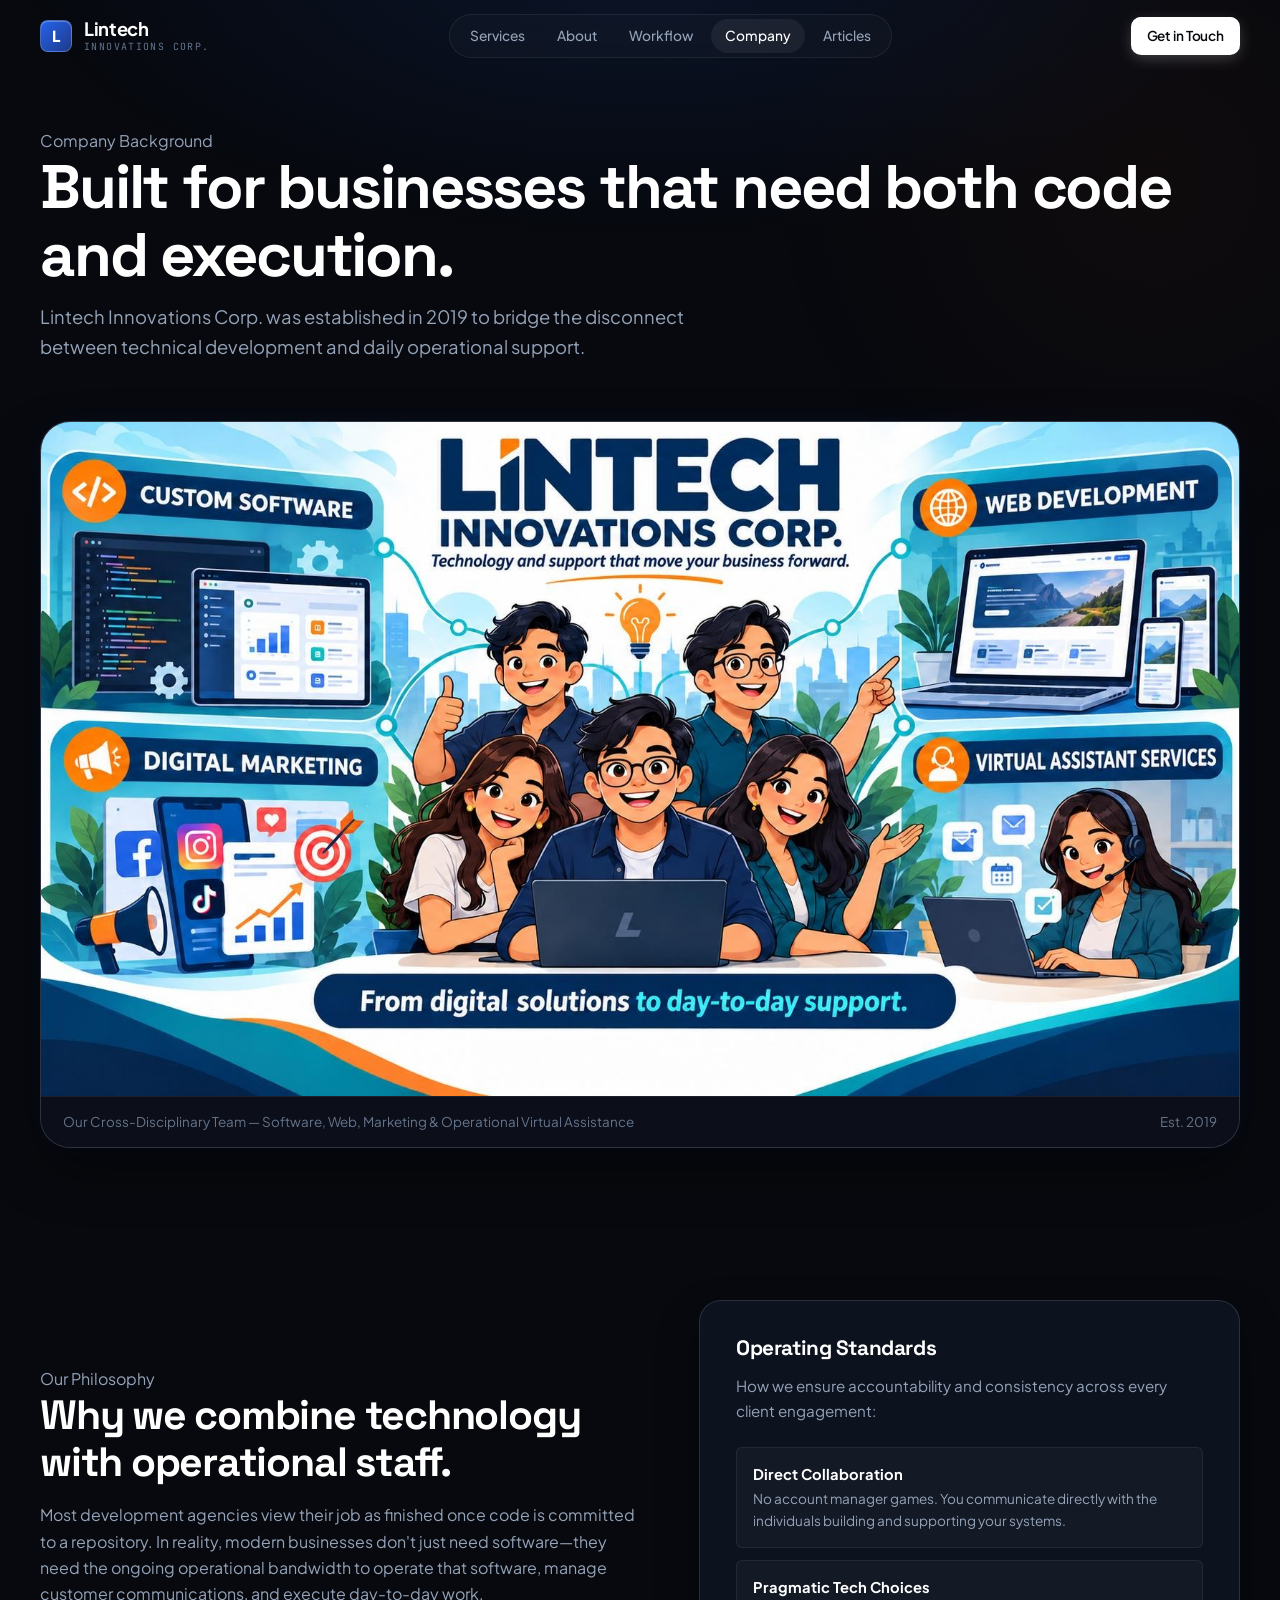
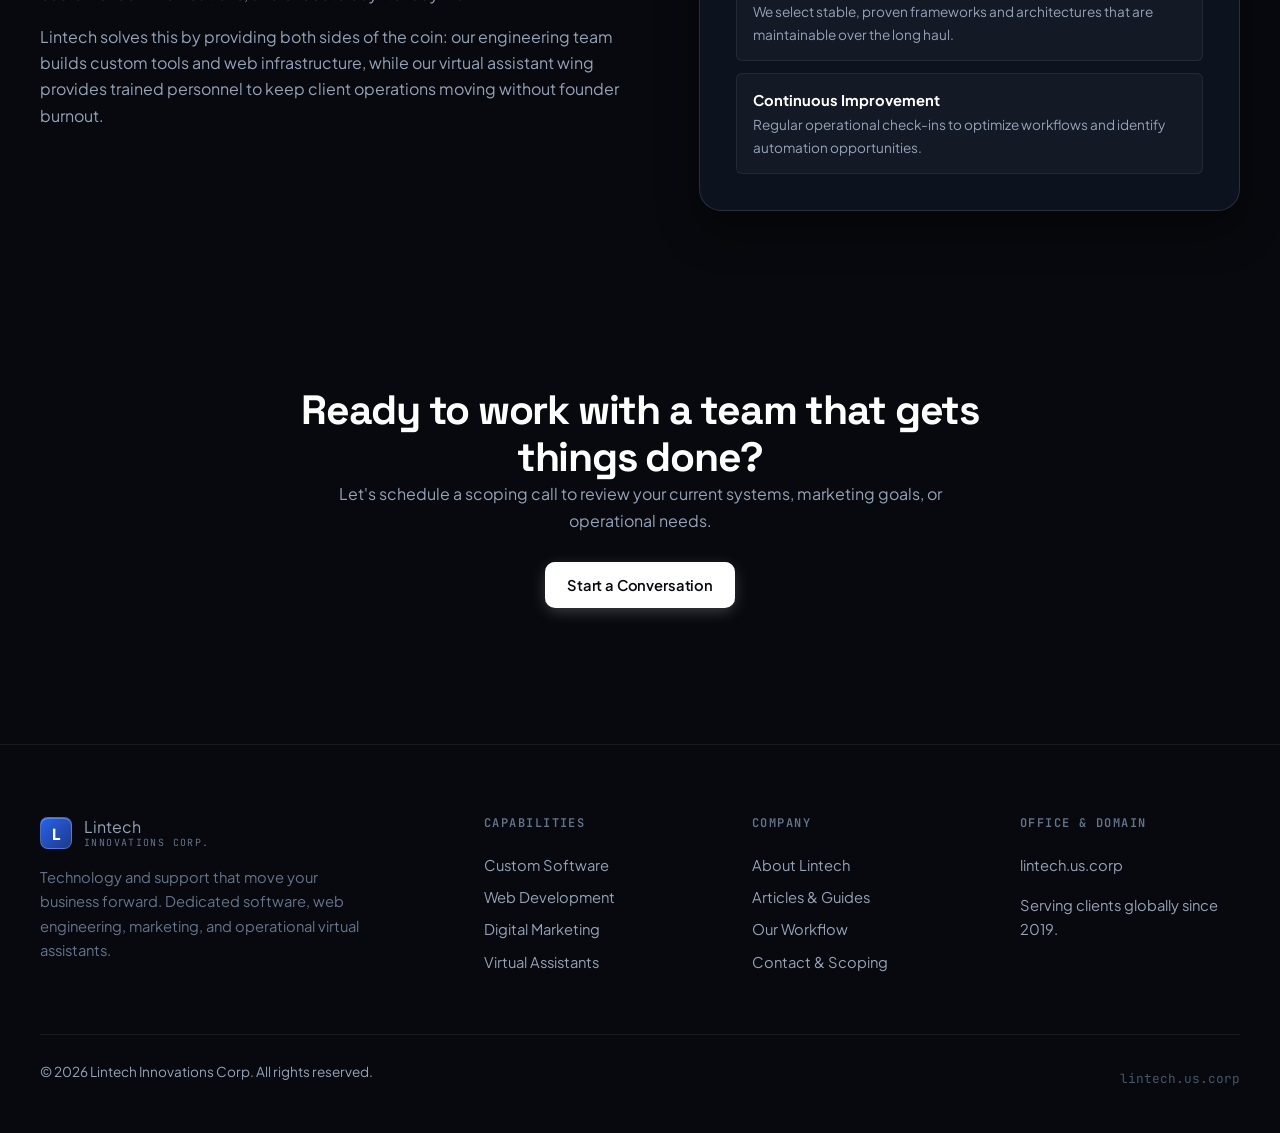
==== commit dda36ef9: "fix the issue in the uploading of this landing page to hostinger" ====
--- a/about.html
+++ b/about.html
@@ -9,7 +9,7 @@
   <link rel="preconnect" href="https://fonts.googleapis.com">
   <link rel="preconnect" href="https://fonts.gstatic.com" crossorigin>
   <link href="https://fonts.googleapis.com/css2?family=Inter:wght@400;500;600;700&family=Space+Grotesk:wght@500;600;700&family=JetBrains+Mono:wght@400;500&display=swap" rel="stylesheet">
-  <link rel="stylesheet" href="assets/css/styles.css" />
+  <link rel="stylesheet" href="assets/css/styles.css?v=2.2" />
   <link rel="icon" href="assets/img/favicon.svg" type="image/svg+xml" />
 </head>
 <body>
@@ -149,6 +149,6 @@
     </div>
   </footer>
 
-  <script src="assets/js/main.js"></script>
+      <script src="assets/js/main.js?v=2.2"></script>
 </body>
 </html>
--- a/assets/css/styles.css
+++ b/assets/css/styles.css
@@ -249,9 +249,9 @@
   transition: all 0.3s var(--ease-smooth);
 }
 .site-header.scrolled {
-  background: rgba(7, 9, 14, 0.82);
-  backdrop-filter: blur(18px) saturate(160%);
-  -webkit-backdrop-filter: blur(18px) saturate(160%);
+  background: rgba(7, 9, 14, 0.85);
+  backdrop-filter: blur(20px) saturate(160%);
+  -webkit-backdrop-filter: blur(20px) saturate(160%);
   border-bottom: 1px solid var(--border-subtle);
 }
 
@@ -1406,6 +1406,9 @@
   .quick-facts { grid-template-columns: 1fr 1fr; }
   .workbench-grid { grid-template-columns: 1fr; gap: 28px; }
   .configurator-card { grid-template-columns: 1fr; padding: 32px 24px; gap: 32px; }
+  .topology-grid { grid-template-columns: 1fr; gap: 16px; }
+  .topology-connector { display: none; }
+  .inspector-body { grid-template-columns: 1fr; gap: 20px; }
   .footer-grid { grid-template-columns: 1fr 1fr; gap: 36px; }
 }
 @media (max-width: 600px) {
@@ -1415,4 +1418,724 @@
   .mockup-stat-row { grid-template-columns: 1fr; }
   .form-row { grid-template-columns: 1fr; }
   .footer-grid { grid-template-columns: 1fr; }
-}
+  .telemetry-item.hide-mobile { display: none; }
+}
+
+/* =========================================================
+   High-Tech Systems: Cyber Grid, Telemetry, Topology, Command Palette
+   ========================================================= */
+
+/* Background Cyber Grid Overlay */
+.bg-grid-overlay {
+  position: absolute;
+  inset: 0;
+  background-image: 
+    linear-gradient(to right, rgba(255, 255, 255, 0.02) 1px, transparent 1px),
+    linear-gradient(to bottom, rgba(255, 255, 255, 0.02) 1px, transparent 1px);
+  background-size: 40px 40px;
+  mask-image: radial-gradient(ellipse 75% 55% at 50% 25%, #000 30%, transparent 85%);
+  -webkit-mask-image: radial-gradient(ellipse 75% 55% at 50% 25%, #000 30%, transparent 85%);
+  pointer-events: none;
+  z-index: 0;
+}
+
+/* High-Tech Card Mouse Spotlight Glow */
+.service-card,
+.workbench-box,
+.configurator-card,
+.topology-node,
+.node-inspector,
+.pillar-box,
+.workflow-step,
+.fact-item {
+  position: relative;
+  overflow: hidden;
+}
+
+.service-card::after,
+.workbench-box::after,
+.configurator-card::after,
+.topology-node::after,
+.pillar-box::after,
+.workflow-step::after {
+  content: '';
+  position: absolute;
+  inset: 0;
+  pointer-events: none;
+  opacity: 0;
+  background: radial-gradient(450px circle at var(--mouse-x, 50%) var(--mouse-y, 50%), rgba(56, 189, 248, 0.1), transparent 70%);
+  transition: opacity 0.3s ease;
+  z-index: 1;
+}
+
+.service-card:hover::after,
+.workbench-box:hover::after,
+.configurator-card:hover::after,
+.topology-node:hover::after,
+.pillar-box:hover::after,
+.workflow-step:hover::after {
+  opacity: 1;
+}
+
+/* ---------- Top Telemetry Ribbon ---------- */
+.top-telemetry-ribbon {
+  height: 32px;
+  background: rgba(7, 9, 14, 0.95);
+  border-bottom: 1px solid rgba(255, 255, 255, 0.06);
+  display: flex;
+  align-items: center;
+  font-family: var(--font-mono);
+  font-size: 0.72rem;
+  color: var(--text-tertiary);
+  backdrop-filter: blur(12px);
+  z-index: 101;
+}
+.telemetry-inner {
+  display: flex;
+  align-items: center;
+  justify-content: space-between;
+  width: 100%;
+}
+.telemetry-item {
+  display: inline-flex;
+  align-items: center;
+  gap: 8px;
+}
+.telemetry-label {
+  color: var(--text-muted);
+  letter-spacing: 0.05em;
+}
+.telemetry-val {
+  color: #cbd5e1;
+  font-weight: 500;
+}
+.telemetry-dot {
+  width: 7px;
+  height: 7px;
+  border-radius: 50%;
+  background: var(--brand-green);
+  display: inline-block;
+}
+.telemetry-dot.pulse {
+  box-shadow: 0 0 8px rgba(16, 185, 129, 0.8);
+  animation: pulseDot 2s infinite ease-in-out;
+}
+@keyframes pulseDot {
+  0%, 100% { opacity: 1; transform: scale(1); }
+  50% { opacity: 0.4; transform: scale(0.85); }
+}
+
+.telemetry-cmd-btn {
+  display: inline-flex;
+  align-items: center;
+  gap: 6px;
+  background: rgba(255, 255, 255, 0.04);
+  border: 1px solid rgba(255, 255, 255, 0.1);
+  border-radius: 4px;
+  padding: 2px 8px;
+  font-family: var(--font-mono);
+  font-size: 0.7rem;
+  color: var(--text-secondary);
+  cursor: pointer;
+  transition: all 0.2s ease;
+}
+.telemetry-cmd-btn:hover {
+  background: rgba(56, 189, 248, 0.15);
+  border-color: rgba(56, 189, 248, 0.4);
+  color: #ffffff;
+}
+.telemetry-cmd-btn kbd {
+  background: rgba(255, 255, 255, 0.1);
+  padding: 1px 4px;
+  border-radius: 3px;
+  font-size: 0.68rem;
+  color: #ffffff;
+}
+
+/* Nav Command Button */
+.btn-command-palette {
+  display: inline-flex;
+  align-items: center;
+  gap: 8px;
+  height: 38px;
+  padding: 0 12px;
+  border-radius: var(--radius-sm);
+  background: rgba(255, 255, 255, 0.04);
+  border: 1px solid var(--border-subtle);
+  color: var(--text-secondary);
+  font-family: var(--font-mono);
+  font-size: 0.8rem;
+  cursor: pointer;
+  transition: all 0.2s ease;
+}
+.btn-command-palette:hover {
+  background: rgba(255, 255, 255, 0.08);
+  border-color: var(--border-hairline);
+  color: #ffffff;
+}
+.btn-command-palette svg {
+  width: 14px;
+  height: 14px;
+  color: var(--brand-cyan);
+}
+.btn-command-palette kbd {
+  background: rgba(255, 255, 255, 0.08);
+  border: 1px solid rgba(255, 255, 255, 0.12);
+  border-radius: 4px;
+  padding: 2px 5px;
+  font-size: 0.7rem;
+  color: var(--text-primary);
+}
+
+/* ---------- High-Tech System Topology Section ---------- */
+.topology-container {
+  display: flex;
+  flex-direction: column;
+  gap: 28px;
+  margin-top: 48px;
+}
+.topology-grid {
+  display: grid;
+  grid-template-columns: 1fr auto 1fr auto 1fr auto 1fr;
+  align-items: center;
+  gap: 12px;
+}
+.topology-connector {
+  display: grid;
+  place-items: center;
+  color: rgba(56, 189, 248, 0.4);
+  width: 36px;
+  flex-shrink: 0;
+}
+.topology-connector svg {
+  width: 36px;
+  height: 12px;
+  animation: signalDash 1.5s linear infinite;
+}
+@keyframes signalDash {
+  to { stroke-dashoffset: -12; }
+}
+
+.topology-node {
+  background: var(--bg-card);
+  border: 1px solid var(--border-subtle);
+  border-radius: var(--radius-md);
+  padding: 24px 20px;
+  text-align: left;
+  cursor: pointer;
+  transition: all 0.25s var(--ease-spring);
+  display: flex;
+  flex-direction: column;
+  gap: 8px;
+  backdrop-filter: blur(14px);
+}
+.topology-node:hover {
+  border-color: var(--border-hairline);
+  transform: translateY(-2px);
+  background: rgba(26, 36, 56, 0.85);
+}
+.topology-node.active {
+  border-color: rgba(56, 189, 248, 0.6);
+  background: rgba(17, 24, 39, 0.95);
+  box-shadow: 0 0 24px -4px rgba(37, 99, 235, 0.35);
+}
+
+.node-status-bar {
+  display: flex;
+  align-items: center;
+  gap: 8px;
+  margin-bottom: 4px;
+}
+.node-dot {
+  width: 8px;
+  height: 8px;
+  border-radius: 50%;
+  background: var(--brand-cyan);
+  box-shadow: 0 0 8px rgba(6, 182, 212, 0.6);
+}
+.topology-node.active .node-dot {
+  background: var(--brand-green);
+  box-shadow: 0 0 10px rgba(16, 185, 129, 0.8);
+}
+.node-id {
+  font-family: var(--font-mono);
+  font-size: 0.72rem;
+  letter-spacing: 0.08em;
+  color: var(--text-tertiary);
+  font-weight: 500;
+}
+.topology-node h4 {
+  font-family: var(--font-sans);
+  font-size: 1.05rem;
+  font-weight: 600;
+  color: #ffffff;
+  line-height: 1.25;
+}
+.topology-node p {
+  font-size: 0.82rem;
+  color: var(--text-secondary);
+  line-height: 1.45;
+}
+.node-meta {
+  display: flex;
+  justify-content: space-between;
+  align-items: center;
+  margin-top: 8px;
+  padding-top: 10px;
+  border-top: 1px solid rgba(255, 255, 255, 0.06);
+  font-family: var(--font-mono);
+  font-size: 0.72rem;
+  color: var(--text-tertiary);
+}
+.node-tag {
+  font-size: 0.68rem;
+  padding: 2px 6px;
+  border-radius: 4px;
+  background: rgba(56, 189, 248, 0.15);
+  color: #38bdf8;
+  border: 1px solid rgba(56, 189, 248, 0.3);
+}
+.node-tag.warm {
+  background: rgba(249, 115, 22, 0.15);
+  color: #fb923c;
+  border-color: rgba(249, 115, 22, 0.3);
+}
+
+/* Node Inspector Terminal */
+.node-inspector {
+  background: #080b12;
+  border: 1px solid rgba(56, 189, 248, 0.3);
+  border-radius: var(--radius-lg);
+  overflow: hidden;
+  box-shadow: 0 20px 50px -15px rgba(0, 0, 0, 0.8), inset 0 1px 0 rgba(255, 255, 255, 0.08);
+}
+.inspector-header {
+  display: flex;
+  justify-content: space-between;
+  align-items: center;
+  padding: 14px 24px;
+  background: rgba(14, 20, 32, 0.95);
+  border-bottom: 1px solid rgba(255, 255, 255, 0.08);
+  font-family: var(--font-mono);
+  font-size: 0.78rem;
+  flex-wrap: wrap;
+  gap: 12px;
+}
+.inspector-title {
+  display: flex;
+  align-items: center;
+  gap: 8px;
+  color: #ffffff;
+  font-weight: 600;
+  letter-spacing: 0.04em;
+}
+.term-prompt {
+  color: var(--brand-cyan);
+}
+.inspector-status {
+  display: flex;
+  align-items: center;
+  gap: 8px;
+  color: var(--brand-green);
+  font-size: 0.72rem;
+}
+.status-indicator {
+  width: 7px;
+  height: 7px;
+  border-radius: 50%;
+  background: var(--brand-green);
+  box-shadow: 0 0 8px rgba(16, 185, 129, 0.8);
+}
+
+.inspector-body {
+  padding: 26px 24px;
+  display: grid;
+  grid-template-columns: 1.2fr 1.2fr 1fr;
+  gap: 28px;
+}
+.inspector-col {
+  display: flex;
+  flex-direction: column;
+  gap: 8px;
+}
+.inspector-label {
+  font-family: var(--font-mono);
+  font-size: 0.72rem;
+  letter-spacing: 0.1em;
+  text-transform: uppercase;
+  color: var(--brand-cyan);
+  font-weight: 600;
+}
+.inspector-col p {
+  font-size: 0.88rem;
+  line-height: 1.6;
+  color: #cbd5e1;
+}
+
+.inspector-footer {
+  display: flex;
+  justify-content: space-between;
+  align-items: center;
+  padding: 12px 24px;
+  background: rgba(11, 15, 23, 0.7);
+  border-top: 1px solid rgba(255, 255, 255, 0.06);
+  font-family: var(--font-mono);
+  font-size: 0.74rem;
+  color: var(--text-tertiary);
+  flex-wrap: wrap;
+  gap: 12px;
+}
+.inspector-footer strong {
+  color: #ffffff;
+}
+
+/* ---------- High-Tech Command Palette Modal ---------- */
+.command-palette-backdrop {
+  position: fixed;
+  inset: 0;
+  z-index: 10000;
+  background: rgba(3, 5, 8, 0.8);
+  backdrop-filter: blur(16px);
+  -webkit-backdrop-filter: blur(16px);
+  display: none;
+  place-items: center;
+  padding: 20px;
+  opacity: 0;
+  transition: opacity 0.2s var(--ease-smooth);
+}
+.command-palette-backdrop.open {
+  display: grid;
+  opacity: 1;
+}
+
+.command-palette-card {
+  width: min(100%, 640px);
+  background: #090d16;
+  border: 1px solid rgba(56, 189, 248, 0.35);
+  border-radius: var(--radius-lg);
+  box-shadow: 
+    0 30px 80px -10px rgba(0, 0, 0, 0.95),
+    0 0 50px -10px rgba(37, 99, 235, 0.25);
+  overflow: hidden;
+  transform: scale(0.96);
+  transition: transform 0.2s var(--ease-spring);
+}
+.command-palette-backdrop.open .command-palette-card {
+  transform: scale(1);
+}
+
+.command-search-header {
+  display: flex;
+  align-items: center;
+  gap: 12px;
+  padding: 18px 20px;
+  border-bottom: 1px solid rgba(255, 255, 255, 0.08);
+  background: rgba(14, 20, 32, 0.6);
+}
+.command-search-header svg {
+  width: 18px;
+  height: 18px;
+  color: var(--brand-cyan);
+  flex-shrink: 0;
+}
+.command-search-input {
+  flex-grow: 1;
+  background: transparent;
+  border: none;
+  outline: none;
+  font-family: var(--font-sans);
+  font-size: 1.05rem;
+  color: #ffffff;
+}
+.command-search-input::placeholder {
+  color: var(--text-tertiary);
+}
+.command-esc-badge {
+  font-family: var(--font-mono);
+  font-size: 0.7rem;
+  padding: 2px 6px;
+  border-radius: 4px;
+  background: rgba(255, 255, 255, 0.06);
+  border: 1px solid rgba(255, 255, 255, 0.12);
+  color: var(--text-tertiary);
+  cursor: pointer;
+}
+
+.command-results-list {
+  max-height: 380px;
+  overflow-y: auto;
+  padding: 12px;
+  display: flex;
+  flex-direction: column;
+  gap: 4px;
+}
+.command-category-title {
+  font-family: var(--font-mono);
+  font-size: 0.68rem;
+  letter-spacing: 0.12em;
+  text-transform: uppercase;
+  color: var(--text-muted);
+  padding: 10px 12px 4px;
+}
+.command-item {
+  display: flex;
+  align-items: center;
+  justify-content: space-between;
+  padding: 10px 14px;
+  border-radius: var(--radius-xs);
+  cursor: pointer;
+  transition: all 0.15s ease;
+  background: transparent;
+  border: 1px solid transparent;
+  color: var(--text-secondary);
+}
+.command-item:hover, .command-item.active {
+  background: rgba(37, 99, 235, 0.18);
+  border-color: rgba(56, 189, 248, 0.35);
+  color: #ffffff;
+}
+.command-item-left {
+  display: flex;
+  align-items: center;
+  gap: 12px;
+}
+.command-item-icon {
+  width: 16px;
+  height: 16px;
+  color: var(--brand-cyan);
+  flex-shrink: 0;
+}
+.command-item-title {
+  font-size: 0.92rem;
+  font-weight: 500;
+  color: #ffffff;
+}
+.command-item-desc {
+  font-size: 0.78rem;
+  color: var(--text-tertiary);
+  margin-left: 8px;
+}
+.command-item-badge {
+  font-family: var(--font-mono);
+  font-size: 0.7rem;
+  padding: 2px 6px;
+  border-radius: 4px;
+  background: rgba(255, 255, 255, 0.06);
+  color: var(--text-tertiary);
+}
+.command-item:hover .command-item-badge,
+.command-item.active .command-item-badge {
+  background: rgba(56, 189, 248, 0.2);
+  color: #38bdf8;
+}
+
+.command-footer {
+  display: flex;
+  justify-content: space-between;
+  align-items: center;
+  padding: 10px 20px;
+  border-top: 1px solid rgba(255, 255, 255, 0.06);
+  background: rgba(7, 9, 14, 0.95);
+  font-family: var(--font-mono);
+  font-size: 0.72rem;
+  color: var(--text-muted);
+}
+.command-footer-hints {
+  display: flex;
+  gap: 16px;
+}
+.command-footer-hints span {
+  display: inline-flex;
+  align-items: center;
+  gap: 6px;
+}
+.command-footer-hints kbd {
+  background: rgba(255, 255, 255, 0.08);
+  padding: 1px 4px;
+  border-radius: 3px;
+  color: var(--text-secondary);
+}
+
+/* =========================================================
+   Smooth Animations & Modern Micro-Interactions
+   100% Hostinger Plug-and-Play Compatible · Zero Blank States
+   ========================================================= */
+
+/* Native Smooth Scrolling */
+html {
+  scroll-behavior: smooth;
+}
+
+/* Ambient Deep Breathing Glow */
+.bg-ambient {
+  animation: ambientFloat 14s ease-in-out infinite alternate;
+}
+@keyframes ambientFloat {
+  0% {
+    transform: scale(1) translateY(0);
+    opacity: 0.85;
+  }
+  100% {
+    transform: scale(1.08) translateY(-15px);
+    opacity: 1.15;
+  }
+}
+
+/* Hero Staggered Reveal Animations (Pure CSS - Always Visible) */
+@keyframes heroFadeUp {
+  0% {
+    opacity: 0;
+    transform: translateY(22px);
+  }
+  100% {
+    opacity: 1;
+    transform: translateY(0);
+  }
+}
+
+.hero-content {
+  animation: heroFadeUp 0.75s cubic-bezier(0.16, 1, 0.3, 1) both;
+}
+
+.hero-banner-container {
+  animation: heroFadeUp 0.85s cubic-bezier(0.16, 1, 0.3, 1) 0.15s both;
+  transition: transform 0.45s var(--ease-spring), box-shadow 0.45s ease;
+  will-change: transform, box-shadow;
+}
+
+.hero-banner-container:hover {
+  transform: translateY(-8px);
+  box-shadow: 
+    0 32px 70px -15px rgba(0, 0, 0, 0.85),
+    0 0 50px -10px rgba(37, 99, 235, 0.25);
+}
+
+.quick-facts {
+  animation: heroFadeUp 0.8s cubic-bezier(0.16, 1, 0.3, 1) 0.25s both;
+}
+
+/* Hero Badge Pulse */
+.tag-badge .badge-dot {
+  animation: badgeDotPulse 2s cubic-bezier(0.4, 0, 0.6, 1) infinite;
+}
+@keyframes badgeDotPulse {
+  0%, 100% {
+    opacity: 1;
+    transform: scale(1);
+    box-shadow: 0 0 10px rgba(234, 88, 12, 0.8);
+  }
+  50% {
+    opacity: 0.4;
+    transform: scale(0.85);
+    box-shadow: 0 0 4px rgba(234, 88, 12, 0.3);
+  }
+}
+
+/* Button Shimmer Light Sheen */
+.btn-primary {
+  position: relative;
+  overflow: hidden;
+  transition: transform 0.25s var(--ease-spring), box-shadow 0.25s ease, background-color 0.2s ease;
+}
+.btn-primary::after {
+  content: '';
+  position: absolute;
+  top: -50%;
+  left: -70%;
+  width: 45%;
+  height: 200%;
+  background: linear-gradient(90deg, transparent, rgba(255, 255, 255, 0.35), transparent);
+  transform: rotate(25deg);
+  transition: left 0.75s ease;
+  pointer-events: none;
+}
+.btn-primary:hover::after {
+  left: 130%;
+}
+.btn-primary:hover {
+  transform: translateY(-2px);
+  box-shadow: 0 10px 28px -4px rgba(37, 99, 235, 0.55);
+}
+
+.btn-secondary {
+  transition: transform 0.25s var(--ease-spring), border-color 0.25s ease, background-color 0.25s ease;
+}
+.btn-secondary:hover {
+  transform: translateY(-2px);
+  border-color: rgba(255, 255, 255, 0.28);
+  background: rgba(255, 255, 255, 0.08);
+}
+
+/* Card Elegance & Icon Hover Animation */
+.service-card {
+  transition: transform 0.35s var(--ease-spring), border-color 0.25s ease, box-shadow 0.35s ease, background 0.25s ease;
+  will-change: transform, box-shadow;
+}
+.service-card:hover {
+  transform: translateY(-6px);
+  border-color: rgba(56, 189, 248, 0.35);
+  box-shadow: 
+    0 24px 50px -12px rgba(0, 0, 0, 0.75),
+    0 0 30px -8px rgba(37, 99, 235, 0.15);
+}
+.service-card:hover .service-icon-badge {
+  transform: scale(1.1) rotate(-4deg);
+}
+.service-icon-badge {
+  transition: transform 0.35s var(--ease-spring);
+}
+
+/* Service Deliverable Tags Micro-Hover */
+.service-deliverables li {
+  transition: transform 0.2s var(--ease-spring), border-color 0.2s ease, color 0.2s ease, background 0.2s ease;
+}
+.service-deliverables li:hover {
+  transform: translateY(-2px);
+  border-color: rgba(255, 255, 255, 0.25);
+  color: #ffffff;
+  background: rgba(255, 255, 255, 0.06);
+}
+
+/* Pillar Box Elegance */
+.pillar-box {
+  transition: transform 0.35s var(--ease-spring), border-color 0.25s ease, box-shadow 0.35s ease;
+}
+.pillar-box:hover {
+  transform: translateY(-5px);
+  box-shadow: 0 24px 55px -15px rgba(0, 0, 0, 0.75);
+}
+
+/* Workflow Step Elegance */
+.workflow-step {
+  transition: transform 0.3s var(--ease-spring), border-color 0.25s ease;
+}
+.workflow-step:hover {
+  transform: translateY(-4px);
+  border-color: var(--border-hairline);
+}
+.workflow-step:hover .step-index {
+  color: var(--brand-cyan);
+}
+
+/* Facts Box Elegance */
+.fact-item {
+  transition: background 0.25s ease, transform 0.25s var(--ease-spring);
+}
+.fact-item:hover {
+  background: rgba(26, 36, 56, 0.85);
+  transform: translateY(-2px);
+}
+
+/* Progressive Smooth Scroll Reveal (Failsafe - Only applied when supported) */
+.scroll-reveal {
+  opacity: 0;
+  transform: translateY(20px);
+  transition: opacity 0.65s cubic-bezier(0.16, 1, 0.3, 1), transform 0.65s cubic-bezier(0.16, 1, 0.3, 1);
+}
+.scroll-reveal.is-revealed {
+  opacity: 1;
+  transform: translateY(0);
+}
+
+
+
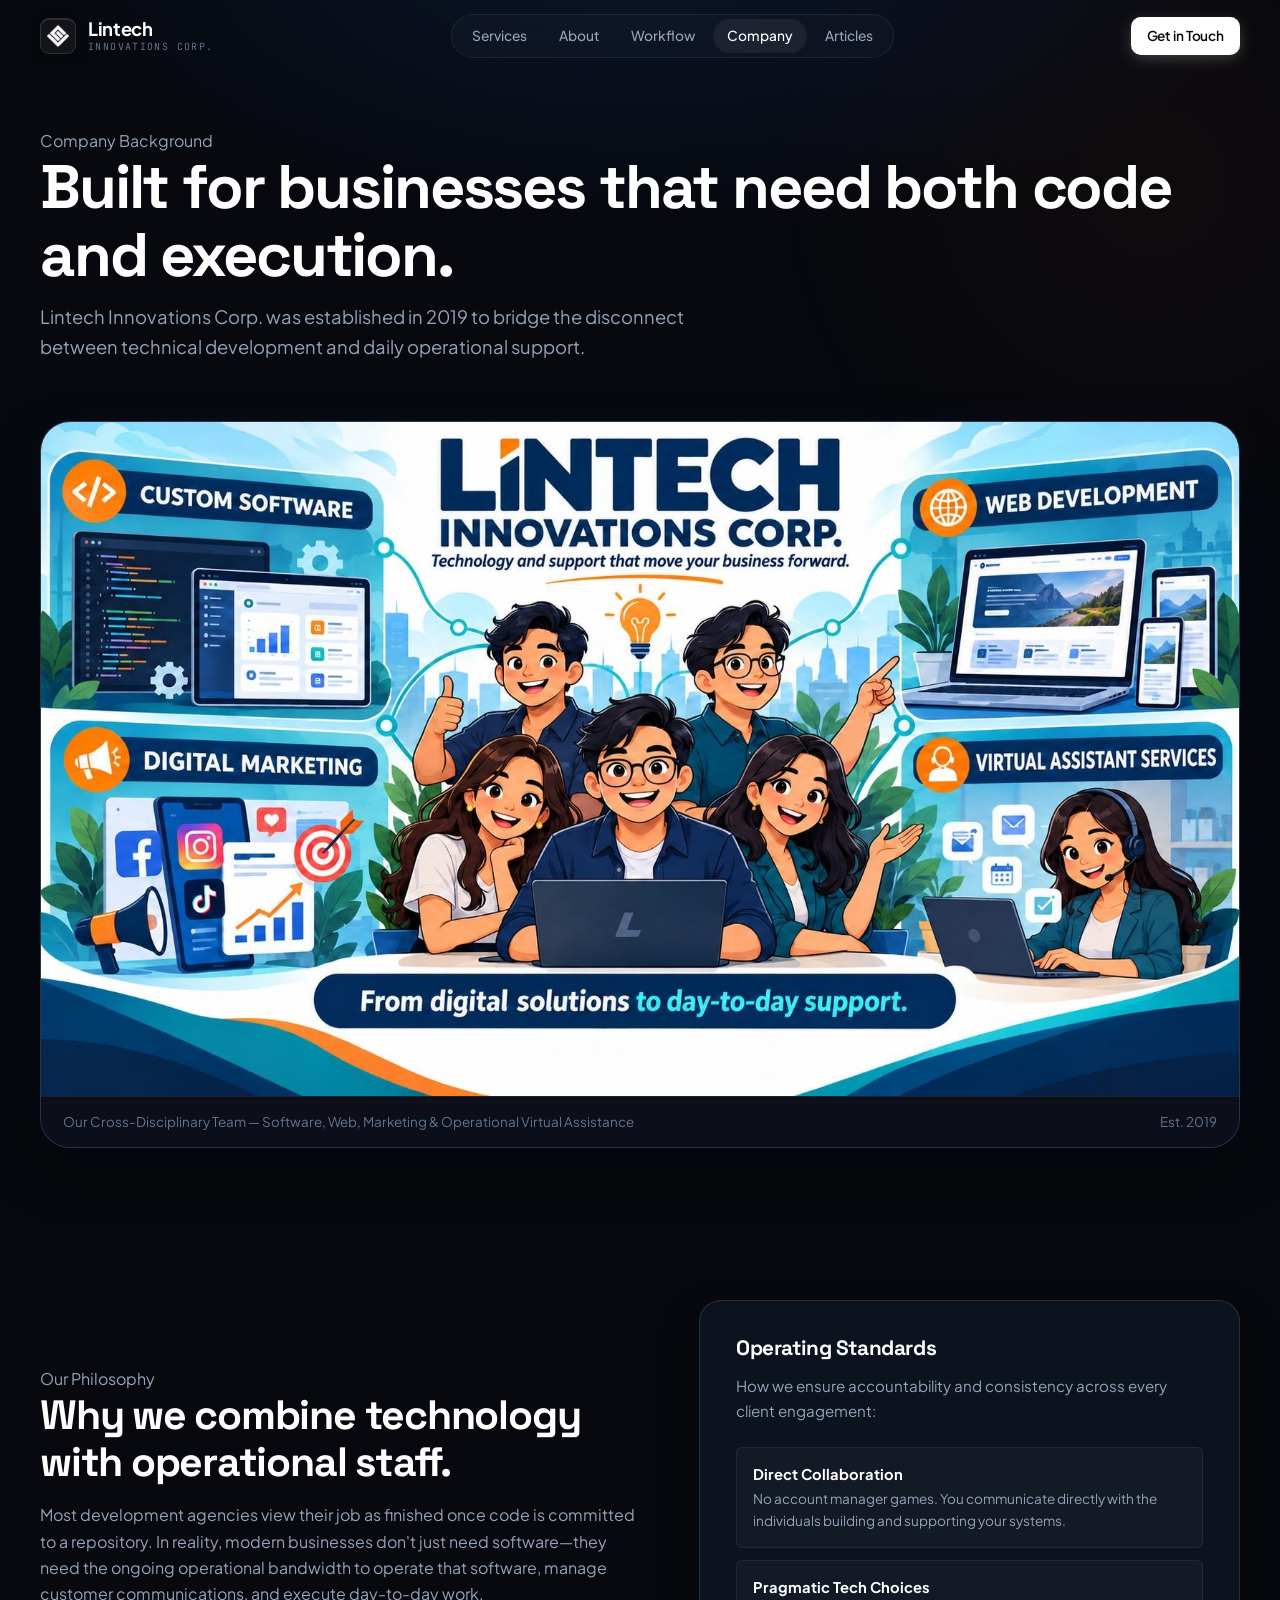
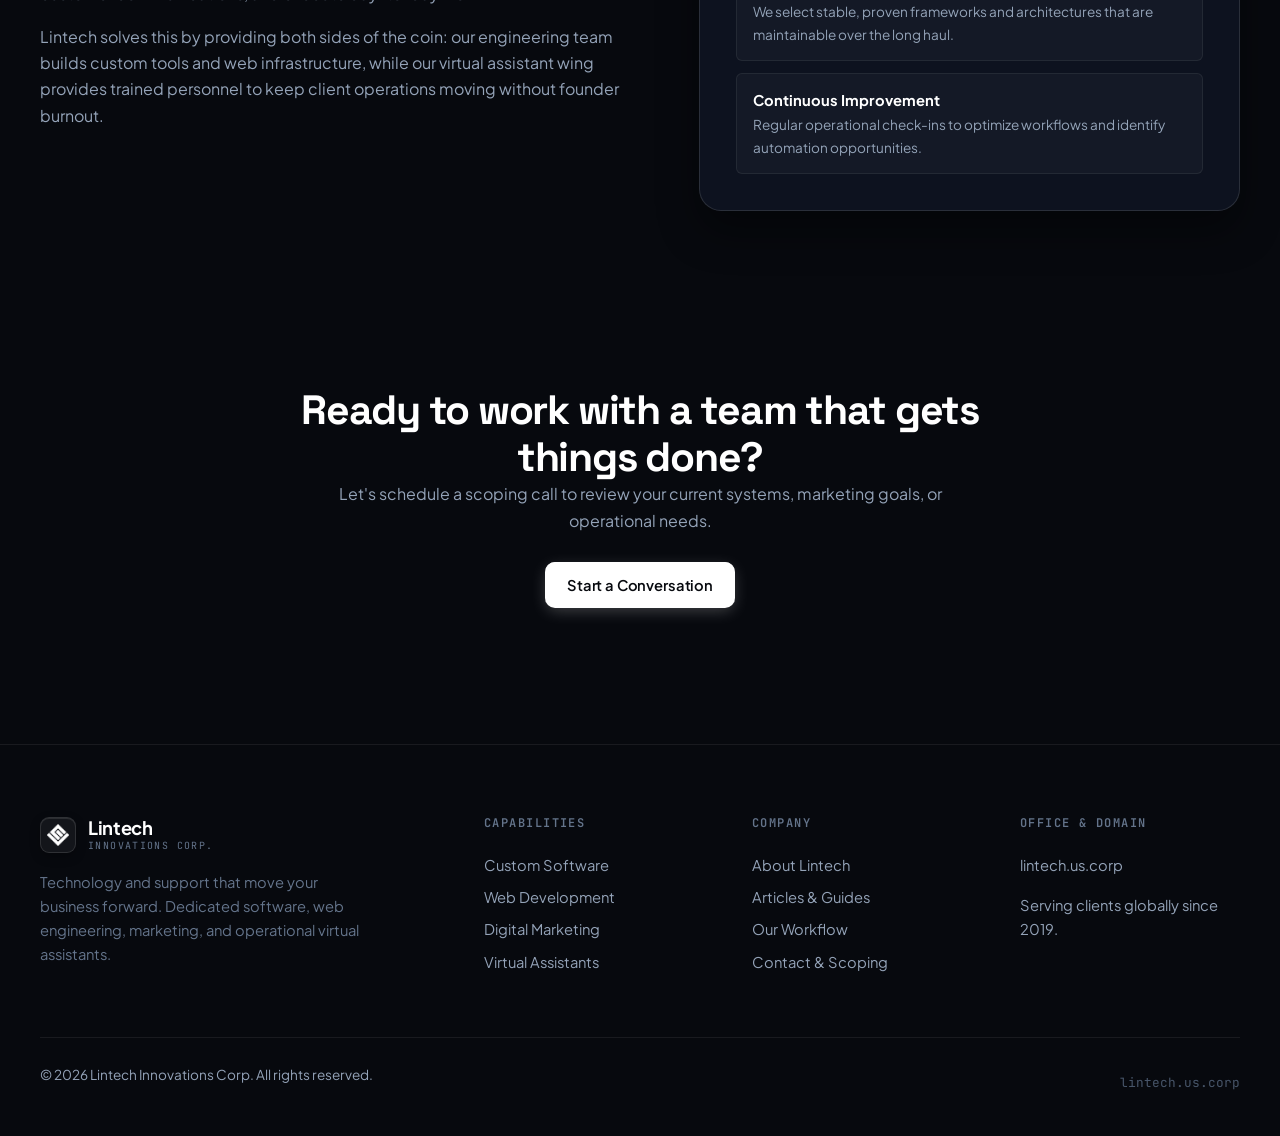
==== commit d261d9c1: "add the logo in the landing page" ====
--- a/about.html
+++ b/about.html
@@ -9,8 +9,8 @@
   <link rel="preconnect" href="https://fonts.googleapis.com">
   <link rel="preconnect" href="https://fonts.gstatic.com" crossorigin>
   <link href="https://fonts.googleapis.com/css2?family=Inter:wght@400;500;600;700&family=Space+Grotesk:wght@500;600;700&family=JetBrains+Mono:wght@400;500&display=swap" rel="stylesheet">
-  <link rel="stylesheet" href="assets/css/styles.css?v=2.2" />
-  <link rel="icon" href="assets/img/favicon.svg" type="image/svg+xml" />
+  <link rel="stylesheet" href="assets/css/styles.css?v=2.3" />
+  <link rel="icon" href="assets/img/logo.png" type="image/png" />
 </head>
 <body>
   <div class="bg-ambient" aria-hidden="true"></div>
@@ -18,7 +18,9 @@
   <header class="site-header">
     <div class="container nav">
       <a class="brand" href="index.html" aria-label="Lintech Innovations Corp. Home">
-        <span class="brand-mark">L</span>
+        <div class="brand-logo-frame">
+          <img src="assets/img/logo.png" alt="Lintech" class="brand-logo" width="22" height="22" />
+        </div>
         <div class="brand-text">
           <strong>Lintech</strong>
           <small>Innovations Corp.</small>
@@ -117,8 +119,13 @@
       <div class="footer-grid">
         <div class="footer-brand">
           <a class="brand" href="index.html">
-            <span class="brand-mark">L</span>
-            <span class="brand-text">Lintech<small>Innovations Corp.</small></span>
+            <div class="brand-logo-frame">
+              <img src="assets/img/logo.png" alt="Lintech" class="brand-logo" width="22" height="22" />
+            </div>
+            <div class="brand-text">
+              <strong>Lintech</strong>
+              <small>Innovations Corp.</small>
+            </div>
           </a>
           <p>Technology and support that move your business forward. Dedicated software, web engineering, marketing, and operational virtual assistants.</p>
         </div>
--- a/assets/css/styles.css
+++ b/assets/css/styles.css
@@ -267,6 +267,34 @@
   display: inline-flex;
   align-items: center;
   gap: 12px;
+}
+.brand-logo-frame {
+  width: 36px;
+  height: 36px;
+  border-radius: 9px;
+  background: rgba(255, 255, 255, 0.05);
+  border: 1px solid rgba(255, 255, 255, 0.12);
+  display: grid;
+  place-items: center;
+  transition: all 0.25s var(--ease-spring);
+  box-shadow: 0 4px 12px -2px rgba(0, 0, 0, 0.4), inset 0 1px 0 rgba(255, 255, 255, 0.1);
+  flex-shrink: 0;
+}
+.brand:hover .brand-logo-frame {
+  border-color: rgba(56, 189, 248, 0.45);
+  background: rgba(37, 99, 235, 0.14);
+  box-shadow: 0 0 18px rgba(37, 99, 235, 0.35);
+}
+.brand-logo {
+  width: 22px;
+  height: 22px;
+  object-fit: contain;
+  display: block;
+  filter: brightness(0) invert(1);
+  transition: transform 0.25s var(--ease-spring);
+}
+.brand:hover .brand-logo {
+  transform: rotate(-6deg) scale(1.12);
 }
 .brand-mark {
   width: 32px;
